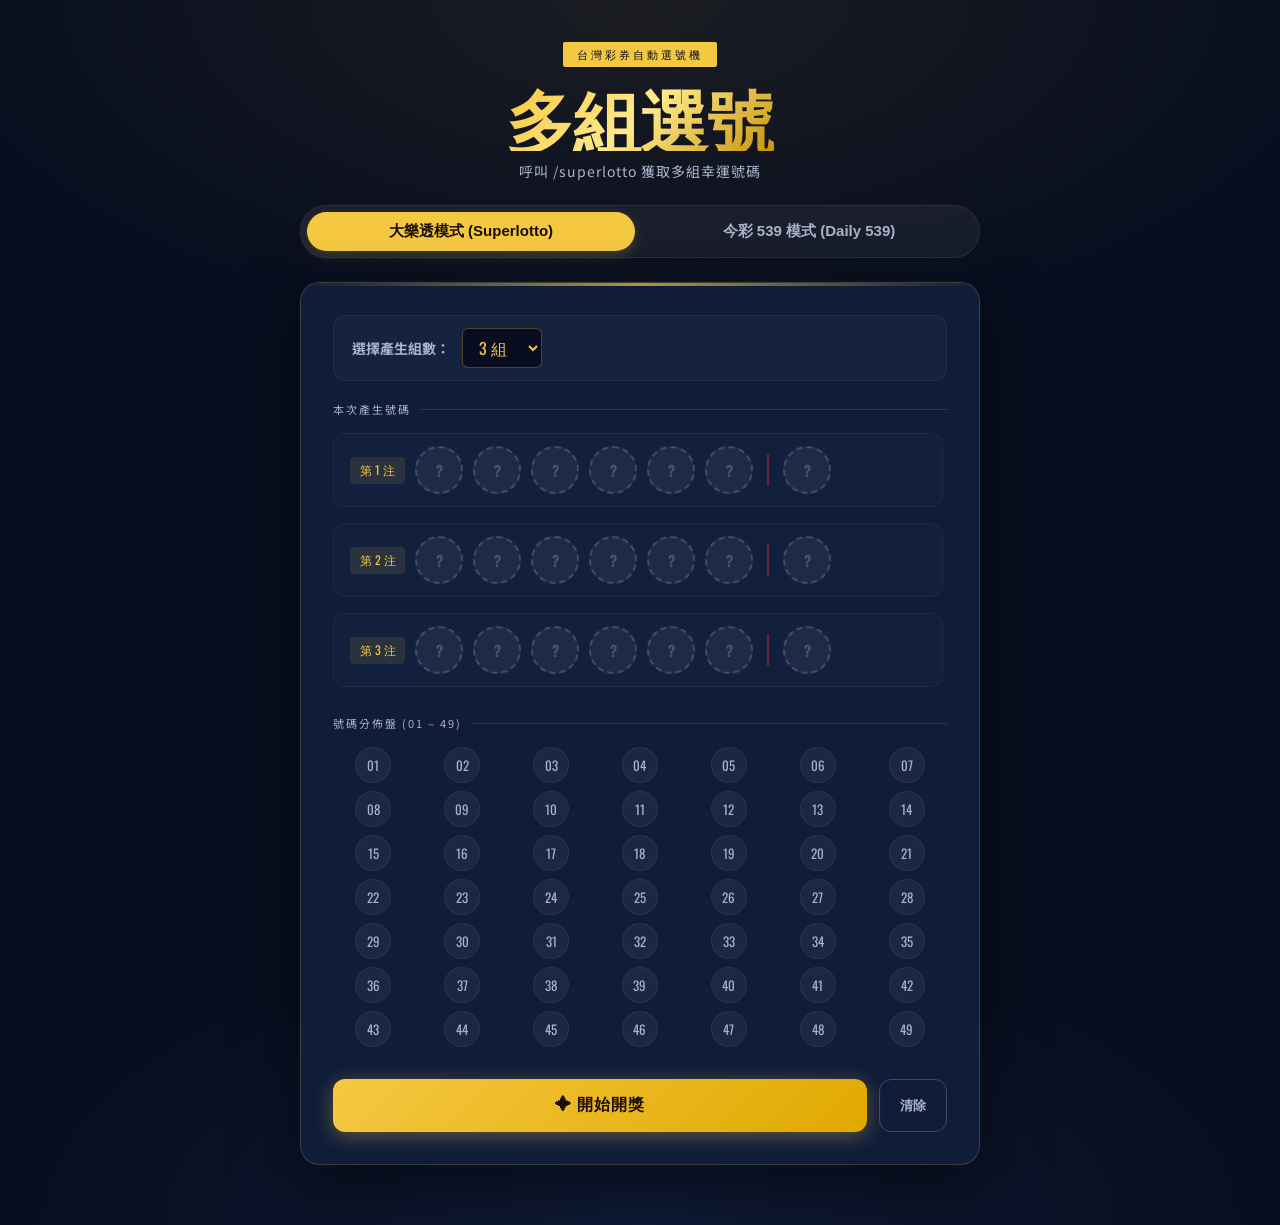
==== index.html @ 8cfe347d "Add files via upload" ====
<!DOCTYPE html>
<html lang="zh-TW">
<head>
<meta charset="UTF-8">
<meta name="viewport" content="width=device-width, initial-scale=1.0">
<title>AI Lotto — 幸運多組選號系統</title>
<style>
  @import url('https://fonts.googleapis.com/css2?family=Oswald:wght@700&family=Noto+Sans+TC:wght@400;700;900&display=swap');

  *, *::before, *::after { box-sizing: border-box; margin: 0; padding: 0; }

  :root {
    --bg:       #080e1f;
    --surface:  #0f1c3a;
    --gold:     #f5c842;
    --gold-dim: #b8901e;
    --red:      #d92b3a;
    --red-glow: rgba(217,43,58,0.45);
    --white:    #ffffff;
    --silver:   #a8b4cc;
    --ball-shadow: 0 6px 16px rgba(0,0,0,0.5);
  }

  body {
    background: var(--bg);
    color: var(--white);
    font-family: 'Noto Sans TC', sans-serif;
    min-height: 100vh;
    display: flex;
    flex-direction: column;
    align-items: center;
    padding: 40px 20px 60px;
    background-image:
      radial-gradient(ellipse 80% 40% at 50% 0%, rgba(245,200,66,0.08) 0%, transparent 70%),
      radial-gradient(ellipse 60% 30% at 50% 100%, rgba(15,28,58,0.9) 0%, transparent 80%);
  }

  /* ── Header ── */
  header {
    text-align: center;
    margin-bottom: 24px;
  }
  .badge {
    display: inline-block;
    background: var(--gold);
    color: var(--bg);
    font-family: 'Oswald', sans-serif;
    font-size: 11px;
    letter-spacing: 3px;
    padding: 4px 14px;
    border-radius: 2px;
    margin-bottom: 16px;
    text-transform: uppercase;
  }
  h1 {
    font-family: 'Oswald', sans-serif;
    font-size: clamp(42px, 8vw, 68px);
    letter-spacing: -1px;
    line-height: 1;
    background: linear-gradient(135deg, #f5c842 0%, #ffe98a 50%, #c8930a 100%);
    -webkit-background-clip: text;
    -webkit-text-fill-color: transparent;
    background-clip: text;
    text-shadow: none;
    margin-bottom: 10px;
  }
  .subtitle {
    color: var(--silver);
    font-size: 14px;
    letter-spacing: 1px;
  }

  /* ── Mode Tabs ── */
  .tabs {
    display: flex;
    gap: 10px;
    margin-bottom: 24px;
    background: rgba(255, 255, 255, 0.05);
    padding: 6px;
    border-radius: 30px;
    border: 1px solid rgba(255,255,255,0.08);
    width: 100%;
    max-width: 680px;
  }
  .tab-btn {
    flex: 1;
    padding: 10px 16px;
    border: none;
    background: transparent;
    color: var(--silver);
    font-weight: 700;
    font-size: 15px;
    cursor: pointer;
    border-radius: 20px;
    transition: all 0.2s;
    white-space: nowrap;
  }
  .tab-btn.active {
    background: var(--gold);
    color: #1a0e00;
    box-shadow: 0 4px 12px rgba(245,200,66,0.2);
  }

  /* ── Ticket card ── */
  .ticket {
    background: var(--surface);
    border: 1px solid rgba(245,200,66,0.18);
    border-radius: 20px;
    padding: 32px;
    width: 100%;
    max-width: 680px;
    box-shadow: 0 24px 64px rgba(0,0,0,0.5), 0 0 0 1px rgba(255,255,255,0.04);
    position: relative;
    overflow: hidden;
  }
  .ticket::before {
    content: '';
    position: absolute;
    top: 0; left: 0; right: 0;
    height: 3px;
    background: linear-gradient(90deg, transparent, var(--gold), transparent);
    opacity: 0.7;
  }

  /* ── 控制面板 (組數選擇) ── */
  .control-panel {
    display: flex;
    align-items: center;
    gap: 12px;
    background: rgba(255, 255, 255, 0.03);
    padding: 12px 18px;
    border-radius: 12px;
    margin-bottom: 20px;
    border: 1px solid rgba(255, 255, 255, 0.05);
  }
  .control-panel label {
    font-size: 14px;
    color: var(--silver);
    font-weight: 700;
  }
  .control-panel select {
    background: #080e1f;
    color: var(--gold);
    border: 1px solid rgba(245,200,66,0.3);
    padding: 6px 12px;
    border-radius: 6px;
    font-family: 'Oswald', sans-serif;
    font-size: 16px;
    cursor: pointer;
    outline: none;
  }
  .control-panel select:focus {
    border-color: var(--gold);
  }

  .section-label {
    font-size: 11px;
    letter-spacing: 2px;
    color: var(--silver);
    margin-bottom: 16px;
    display: flex;
    align-items: center;
    gap: 10px;
  }
  .section-label::after {
    content: '';
    flex: 1;
    height: 1px;
    background: rgba(168,180,204,0.2);
  }

  /* ── Container for Dynamic Groups ── */
  .groups-container {
    display: flex;
    flex-direction: column;
    gap: 16px;
    margin-bottom: 28px;
    max-height: 400px;
    overflow-y: auto;
    padding-right: 4px;
  }
  .groups-container::-webkit-scrollbar { width: 6px; }
  .groups-container::-webkit-scrollbar-thumb { background: rgba(245,200,66,0.2); border-radius: 3px; }

  .group-row {
    display: flex;
    align-items: center;
    gap: 10px;
    flex-wrap: wrap;
    background: rgba(255, 255, 255, 0.02);
    padding: 12px 16px;
    border-radius: 12px;
    border: 1px solid rgba(255, 255, 255, 0.04);
  }

  .group-tag {
    font-family: 'Oswald', sans-serif;
    font-size: 12px;
    color: var(--gold);
    background: rgba(245,200,66,0.1);
    padding: 4px 8px;
    border-radius: 4px;
    min-width: 55px;
    text-align: center;
  }

  .ball {
    width: 48px;
    height: 48px;
    border-radius: 50%;
    display: flex;
    align-items: center;
    justify-content: center;
    font-family: 'Oswald', sans-serif;
    font-size: 18px;
    font-weight: 700;
    flex-shrink: 0;
    transition: transform 0.2s;
    position: relative;
  }

  .ball.gold {
    background: radial-gradient(circle at 35% 30%, #ffe98a, #f5c842 50%, #a0720a);
    color: #3a2000;
    box-shadow: var(--ball-shadow);
  }
  .ball.red {
    background: radial-gradient(circle at 35% 30%, #ff7a85, #d92b3a 50%, #7a0e18);
    color: #fff;
    box-shadow: var(--ball-shadow), 0 0 12px var(--red-glow);
  }
  .ball.empty {
    background: rgba(255,255,255,0.05);
    border: 2px dashed rgba(168,180,204,0.25);
    color: rgba(168,180,204,0.3);
    font-size: 15px;
  }
  .ball.popping {
    animation: pop 0.3s cubic-bezier(0.175, 0.885, 0.32, 1.275);
  }
  @keyframes pop {
    0%   { transform: scale(0); opacity: 0; }
    100% { transform: scale(1); opacity: 1; }
  }

  .divider {
    width: 2px;
    height: 32px;
    background: rgba(217,43,58,0.4);
    margin: 0 4px;
  }

  /* ── Number grid ── */
  .grid {
    display: grid;
    grid-template-columns: repeat(7, 1fr);
    gap: 8px;
    margin-bottom: 32px;
  }
  .grid-num {
    width: 36px;
    height: 36px;
    border-radius: 50%;
    display: flex;
    align-items: center;
    justify-content: center;
    font-family: 'Oswald', sans-serif;
    font-size: 13px;
    background: rgba(255,255,255,0.05);
    color: var(--silver);
    border: 1px solid rgba(255,255,255,0.06);
    margin: 0 auto;
  }
  .grid-num.picked-gold {
    background: radial-gradient(circle at 35% 30%, #ffe98a, #f5c842 50%, #a0720a);
    color: #3a2000;
    box-shadow: 0 0 10px rgba(245,200,66,0.4);
  }
  .grid-num.picked-red {
    background: radial-gradient(circle at 35% 30%, #ff7a85, #d92b3a 50%, #7a0e18);
    color: #fff;
    box-shadow: 0 0 10px var(--red-glow);
  }

  /* ── Buttons ── */
  .actions { display: flex; gap: 12px; }
  .btn-primary {
    flex: 1;
    padding: 16px 24px;
    background: linear-gradient(135deg, #f5c842, #e0a800);
    color: #1a0e00;
    font-weight: 900;
    font-size: 16px;
    border: none;
    border-radius: 12px;
    cursor: pointer;
    letter-spacing: 1px;
    box-shadow: 0 4px 20px rgba(245,200,66,0.35);
  }
  .btn-primary:hover { transform: translateY(-2px); box-shadow: 0 8px 28px rgba(245,200,66,0.5); }
  .btn-primary:disabled { opacity: 0.5; cursor: not-allowed; transform: none; }
  .btn-secondary {
    padding: 16px 20px;
    background: transparent;
    color: var(--silver);
    font-weight: 700;
    border: 1px solid rgba(168,180,204,0.3);
    border-radius: 12px;
    cursor: pointer;
  }
</style>
</head>
<body>

<header>
  <div class="badge">台灣彩券自動選號機</div>
  <h1 id="mainTitle">多組選號</h1>
  <p class="subtitle" id="subTitle">呼叫 /superlotto 獲取多組幸運號碼</p>
</header>

<div class="tabs">
  <button class="tab-btn active" id="tab-superlotto" onclick="switchMode('superlotto')">大樂透模式 (Superlotto)</button>
  <button class="tab-btn" id="tab-539" onclick="switchMode('539')">今彩 539 模式 (Daily 539)</button>
</div>

<div class="ticket">
  <div class="control-panel" id="controlPanel">
    <label for="countSelect">選擇產生組數：</label>
    <select id="countSelect" onchange="reset()">
      <option value="1">1 組</option>
      <option value="2">2 組</option>
      <option value="3" selected>3 組</option>
      <option value="5">5 組</option>
      <option value="10">10 組</option>
    </select>
  </div>

  <div class="section-label" id="panelLabel">本次產生號碼</div>
  
  <div class="groups-container" id="groupsContainer"></div>

  <div class="section-label" id="gridLabel">號碼分佈盤 (所有開出號碼總覽)</div>
  <div class="grid" id="numGrid"></div>

  <div class="actions">
    <button class="btn-primary" id="drawBtn" onclick="draw()">✦ 開始開獎</button>
    <button class="btn-secondary" onclick="reset()">清除</button>
  </div>
</div>

<script>
  // 兩種模式各自的球數規格設定
  const modeConfigs = {
    superlotto: {
      title: '威力彩多組選號',
      subtitle: '呼叫 /superlotto 獲取多組幸運號碼',
      gridTotal: 49,     // 面板總球數
      mainPick: 6,       // 主號開幾個
      hasSpecial: true,  // 有無特別號
      apiTemplate: (count) => `https://ai-lotto-4lk9.onrender.com`
    },
    '539': {
      title: '今彩 539 多組選號',
      subtitle: '呼叫 /539/super 獲取多組 539 幸運號碼',
      gridTotal: 39,     // 539 只到 39 號
      mainPick: 5,       // 主號開 5 個
      hasSpecial: false, // 539 無特別號
      apiTemplate: (count) => `https://ai-lotto-4lk9.onrender.com`
    }
  };

  let currentMode = 'superlotto';

  // 初始化號碼盤面
  function buildGrid() {
    const grid = document.getElementById('numGrid');
    grid.innerHTML = '';
    const config = modeConfigs[currentMode];
    
    document.getElementById('gridLabel').textContent = `號碼分佈盤 (01 – ${config.gridTotal})`;

    for (let i = 1; i <= config.gridTotal; i++) {
      const el = document.createElement('div');
      el.className = 'grid-num';
      el.id = 'g' + i;
      el.textContent = String(i).padStart(2, '0');
      grid.appendChild(el);
    }
  }

  // 切換模式
  function switchMode(mode) {
    if (currentMode === mode) return;
    currentMode = mode;
    
    document.getElementById('tab-superlotto').className = mode === 'superlotto' ? 'tab-btn active' : 'tab-btn';
    document.getElementById('tab-539').className = mode === '539' ? 'tab-btn active' : 'tab-btn';
    
    const config = modeConfigs[mode];
    document.getElementById('mainTitle').textContent = config.title;
    document.getElementById('subTitle').textContent = config.subtitle;
    
    reset();
  }

  // 根據選擇的組數，動態長出「問號」空球框架
  function initEmptyRows() {
    const container = document.getElementById('groupsContainer');
    container.innerHTML = '';
    
    const count = parseInt(document.getElementById('countSelect').value);
    const config = modeConfigs[currentMode];

    for(let g = 0; g < count; g++) {
      const row = document.createElement('div');
      row.className = 'group-row';
      row.innerHTML = `<div class="group-tag">第 ${g+1} 注</div>`;
      
      // 產生主號空框架
      for(let i = 0; i < config.mainPick; i++) {
        row.innerHTML += `<div class="ball empty">?</div>`;
      }
      
      // 如果有特別號，加上分隔線與特別號框
      if (config.hasSpecial) {
        row.innerHTML += `<div class="divider"></div><div class="ball empty">?</div>`;
      }
      
      container.appendChild(row);
    }
  }

  // 前端備用 Mock 機制 (避免後端沒開時網頁掛掉)
  function getMockData(mode, count) {
    const config = modeConfigs[mode];
    const genGroup = () => {
      let pool = Array.from({length: config.gridTotal}, (_, i) => i + 1).sort(() => Math.random() - 0.5);
      let main = pool.slice(0, config.mainPick).sort((a,b) => a - b);
      let special = config.hasSpecial ? Math.floor(Math.random() * config.gridTotal) + 1 : null;
      return { numbers: main, special: special };
    };
    let groups = [];
    for(let i = 0; i < count; i++) groups.push(genGroup());
    return { data: { groups: groups } };
  }

  // 開始開獎
  async function draw() {
    const btn = document.getElementById('drawBtn');
    btn.disabled = true;
    clearGrid();

    const container = document.getElementById('groupsContainer');
    const userCount = parseInt(document.getElementById('countSelect').value);
    const config = modeConfigs[currentMode];

    // 動態組成請求網址
    const apiUrl = config.apiTemplate(userCount);
    let groupsData = [];

    try {
      const response = await fetch(apiUrl);
      if (!response.ok) throw new Error('API 回應錯誤');
      const resJson = await response.json();
      groupsData = resJson.data.groups; 
    } catch (error) {
      console.warn('⚠️ 呼叫 API 失敗，啟用前端 Mock 模擬。', error);
      const mock = getMockData(currentMode, userCount);
      groupsData = mock.data.groups;
    }

    // 重新校正行數
    initEmptyRows();

    // 逐行、逐球跑酷炫的滾動特效
    for (let gIdx = 0; gIdx < groupsData.length; gIdx++) {
      const rowElement = container.children[gIdx];
      const ballElements = rowElement.querySelectorAll('.ball'); 
      
      const mainNums = groupsData[gIdx].numbers;
      // 539 沒有特別號，這邊會自動為空
      const specNum = groupsData[gIdx].special; 
      const allNums = specNum !== undefined && specNum !== null ? [...mainNums, specNum] : mainNums;

      for (let bIdx = 0; bIdx < allNums.length; bIdx++) {
        await new Promise(r => setTimeout(r, 60)); // 球與球之間的極短開球間隔
        const ballEl = ballElements[bIdx];
        const finalNum = allNums[bIdx];
        const isSpecial = config.hasSpecial && (bIdx === config.mainPick);

        let spins = 0;
        await new Promise(resolve => {
          const interval = setInterval(() => {
            // 滾動時只會跑該模式合法的號碼最大值 (49或39)
            ballEl.textContent = String(Math.floor(Math.random() * config.gridTotal) + 1).padStart(2, '0');
            spins++;
            if (spins >= 5) {
              clearInterval(interval);
              ballEl.textContent = String(finalNum).padStart(2, '0');
              ballEl.className = `ball ${isSpecial ? 'red' : 'gold'} popping`;
              
              // 點亮下方號碼盤上對應的號碼球
              const gPanel = document.getElementById('g' + finalNum);
              if (gPanel) gPanel.className = `grid-num ${isSpecial ? 'picked-red' : 'picked-gold'}`;
              
              resolve();
            }
          }, 40);
        });
      }
    }

    btn.disabled = false;
  }

  function clearGrid() {
    const config = modeConfigs[currentMode];
    for (let i = 1; i <= config.gridTotal; i++) {
      const g = document.getElementById('g' + i);
      if (g) g.className = 'grid-num';
    }
  }

  function reset() {
    buildGrid();
    initEmptyRows();
  }

  window.onload = function() {
    reset();
  };
</script>

</body>
</html>
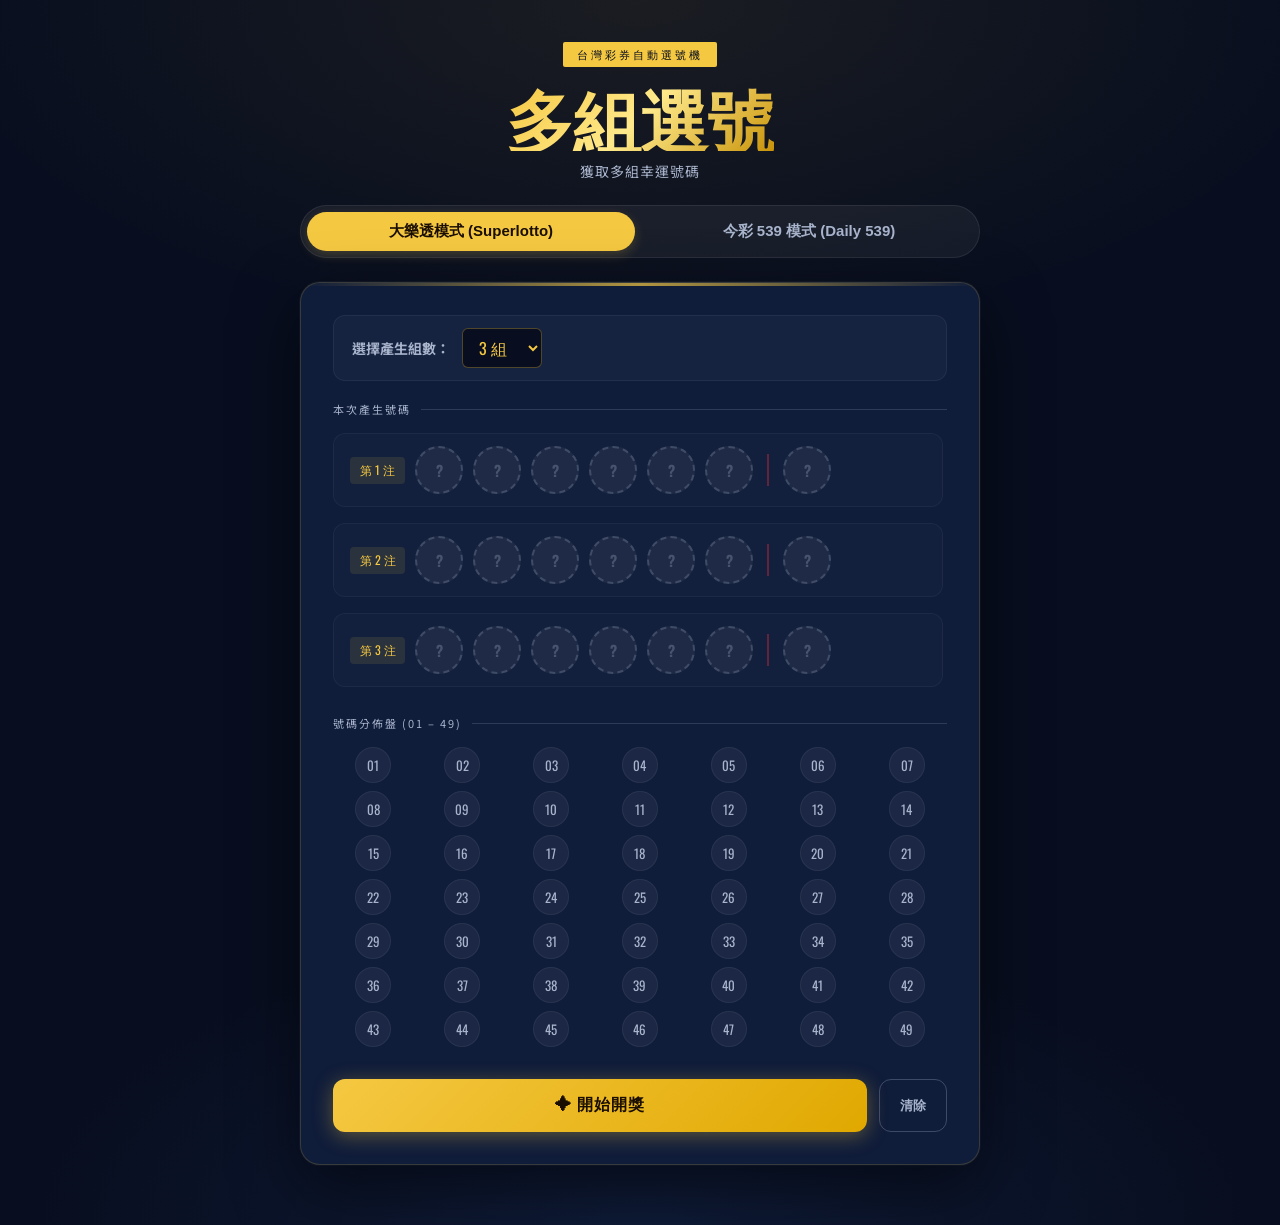
==== commit d1bdccc9: "Add files via upload" ====
--- a/index.html
+++ b/index.html
@@ -315,7 +315,7 @@
 <header>
   <div class="badge">台灣彩券自動選號機</div>
   <h1 id="mainTitle">多組選號</h1>
-  <p class="subtitle" id="subTitle">呼叫 /superlotto 獲取多組幸運號碼</p>
+  <p class="subtitle" id="subTitle">獲取多組幸運號碼</p>
 </header>
 
 <div class="tabs">
@@ -330,6 +330,7 @@
       <option value="1">1 組</option>
       <option value="2">2 組</option>
       <option value="3" selected>3 組</option>
+	  <option value="4">4 組</option>
       <option value="5">5 組</option>
       <option value="10">10 組</option>
     </select>
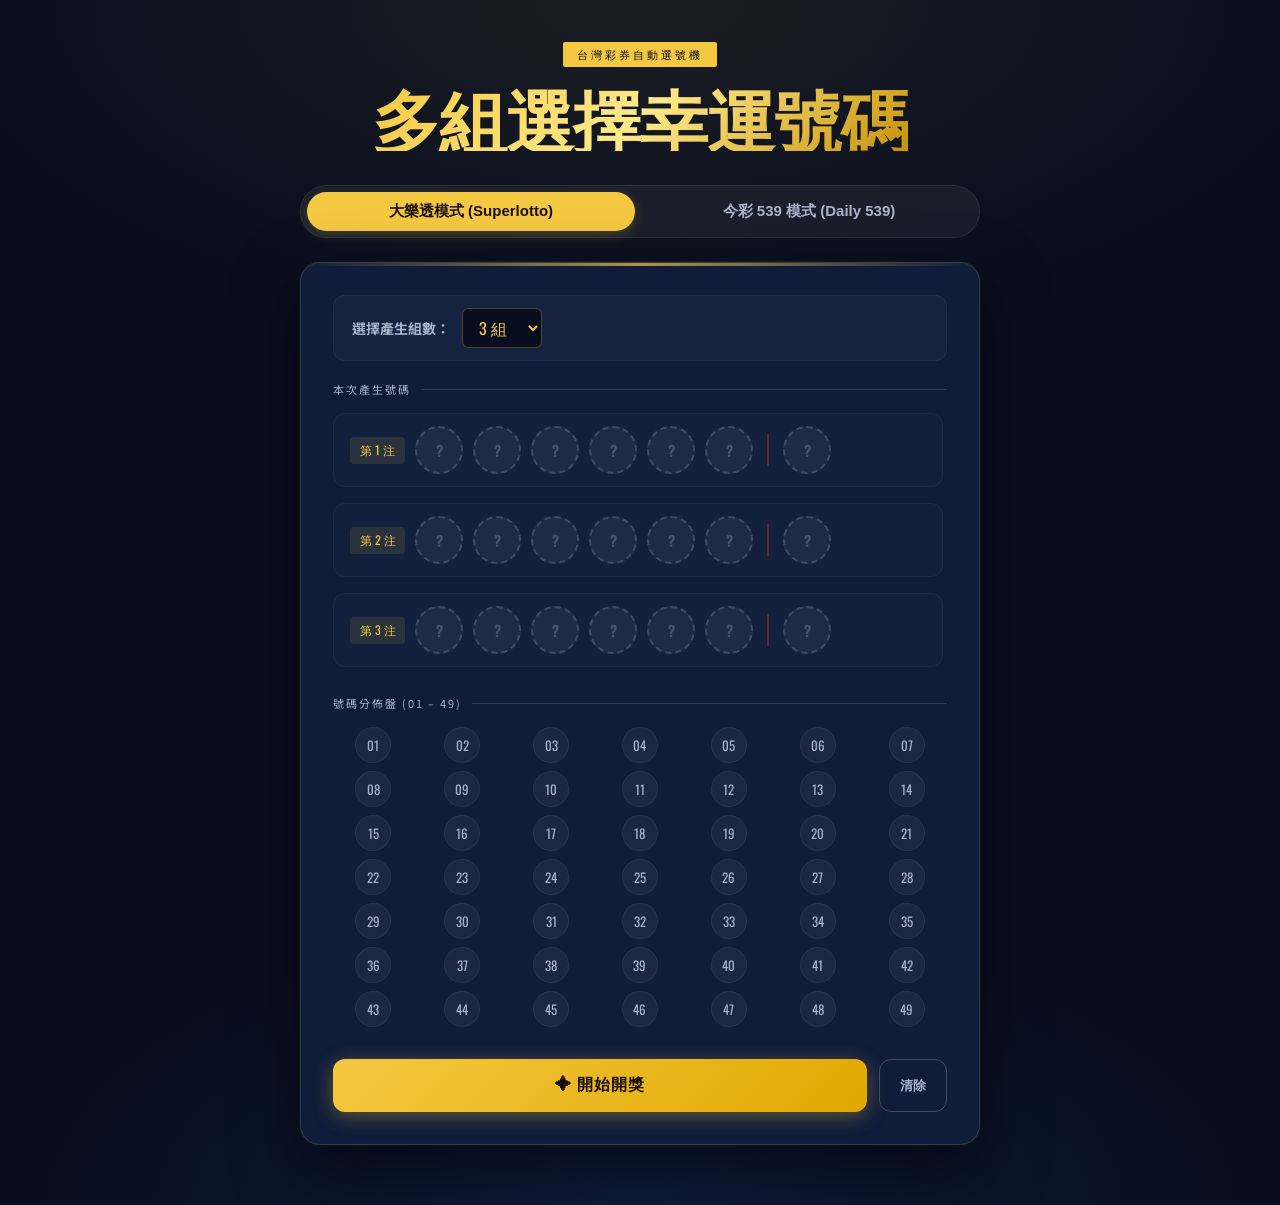
==== commit ad70a693: "Add files via upload" ====
--- a/index.html
+++ b/index.html
@@ -314,8 +314,8 @@
 
 <header>
   <div class="badge">台灣彩券自動選號機</div>
-  <h1 id="mainTitle">多組選號</h1>
-  <p class="subtitle" id="subTitle">獲取多組幸運號碼</p>
+  <h1 id="mainTitle">多組選擇幸運號碼</h1>
+  <p class="subtitle" id="subTitle"></p>
 </header>
 
 <div class="tabs">
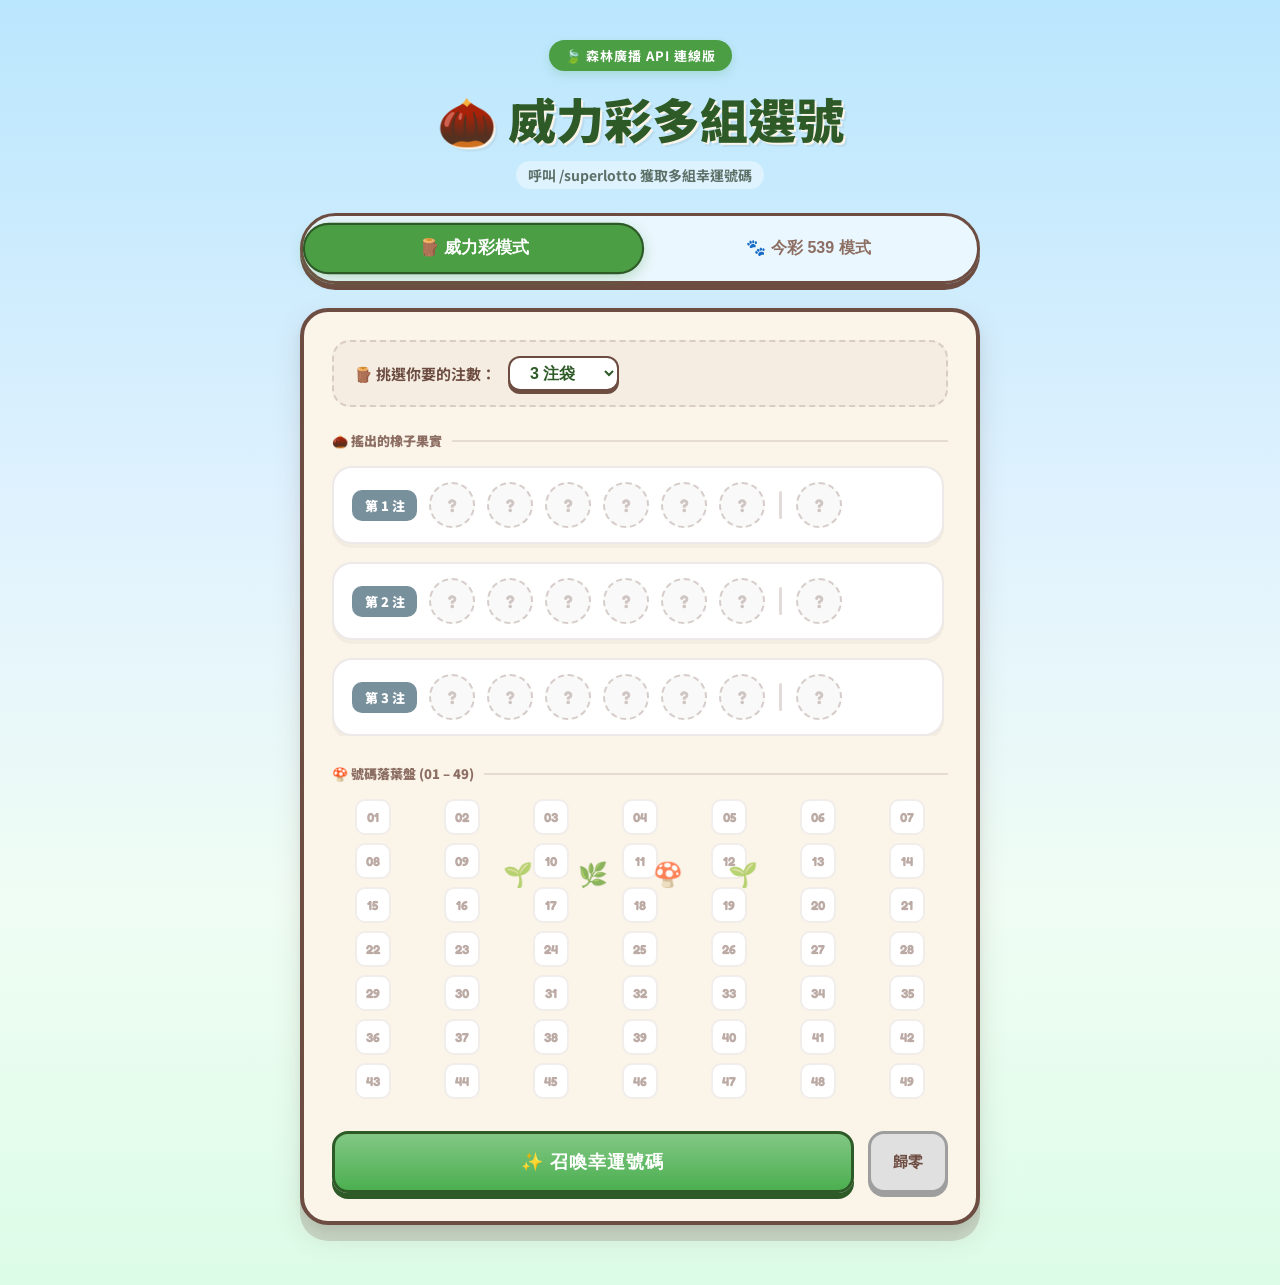
==== commit b8c29656: "Add files via upload" ====
--- a/index.html
+++ b/index.html
@@ -3,254 +3,273 @@
 <head>
 <meta charset="UTF-8">
 <meta name="viewport" content="width=device-width, initial-scale=1.0">
-<title>AI Lotto — 幸運多組選號系統</title>
+<title>橡子森林 — 幸運搖號機</title>
 <style>
-  @import url('https://fonts.googleapis.com/css2?family=Oswald:wght@700&family=Noto+Sans+TC:wght@400;700;900&display=swap');
+  @import url('https://fonts.googleapis.com/css2?family=Fredoka+One&family=Noto+Sans+TC:wght@500;700;900&display=swap');
 
   *, *::before, *::after { box-sizing: border-box; margin: 0; padding: 0; }
 
   :root {
-    --bg:       #080e1f;
-    --surface:  #0f1c3a;
-    --gold:     #f5c842;
-    --gold-dim: #b8901e;
-    --red:      #d92b3a;
-    --red-glow: rgba(217,43,58,0.45);
-    --white:    #ffffff;
-    --silver:   #a8b4cc;
-    --ball-shadow: 0 6px 16px rgba(0,0,0,0.5);
+    /* 吉卜力森林系遊戲配色 */
+    --bg-sky:      #e0f2fe; /* 晴空藍 */
+    --forest-dark: #2d5a27; /* 茂密森林綠 */
+    --forest-leaf: #4c9e45; /* 嫩葉綠 */
+    --wood-light:  #fbf4e9; /* 溫馨牛皮紙白 */
+    --wood-dark:   #6d4c41; /* 橡木棕 */
+    --acorn-gold:  #ffb300; /* 橡子金黃 */
+    --totoro-grey: #78909c; /* 龍貓毛色灰 */
+    --berry-red:   #e53935; /* 森林覆盆莓紅 */
+    
+    --card-shadow: 0 12px 28px rgba(109, 76, 65, 0.15), 0 4px 8px rgba(0,0,0,0.05);
+    --ball-shadow: 0 6px 12px rgba(109, 76, 65, 0.3);
   }
 
   body {
-    background: var(--bg);
-    color: var(--white);
+    background: var(--bg-sky);
+    color: var(--wood-dark);
     font-family: 'Noto Sans TC', sans-serif;
     min-height: 100vh;
     display: flex;
     flex-direction: column;
     align-items: center;
     padding: 40px 20px 60px;
-    background-image:
-      radial-gradient(ellipse 80% 40% at 50% 0%, rgba(245,200,66,0.08) 0%, transparent 70%),
-      radial-gradient(ellipse 60% 30% at 50% 100%, rgba(15,28,58,0.9) 0%, transparent 80%);
+    /* 仿草地與晴空漸層，並帶有童話感 */
+    background-image: 
+      linear-gradient(to bottom, #bae6fd 0%, #e0f2fe 40%, #f0fdf4 70%, #dcfce7 100%);
+    position: relative;
+    overflow-x: hidden;
+  }
+
+  /* 仿手繪小草裝飾 */
+  body::after {
+    content: "🌱 🌿 🍄 🌱";
+    position: fixed;
+    bottom: 10px;
+    font-size: 24px;
+    opacity: 0.7;
+    letter-spacing: 20px;
+    pointer-events: none;
   }
 
   /* ── Header ── */
   header {
     text-align: center;
     margin-bottom: 24px;
+    position: relative;
+    z-index: 2;
   }
   .badge {
     display: inline-block;
-    background: var(--gold);
-    color: var(--bg);
-    font-family: 'Oswald', sans-serif;
-    font-size: 11px;
-    letter-spacing: 3px;
-    padding: 4px 14px;
-    border-radius: 2px;
-    margin-bottom: 16px;
-    text-transform: uppercase;
+    background: var(--forest-leaf);
+    color: white;
+    font-size: 13px;
+    font-weight: 700;
+    letter-spacing: 1px;
+    padding: 6px 16px;
+    border-radius: 50px;
+    margin-bottom: 12px;
+    box-shadow: 0 4px 10px rgba(76, 158, 69, 0.2);
   }
   h1 {
-    font-family: 'Oswald', sans-serif;
-    font-size: clamp(42px, 8vw, 68px);
-    letter-spacing: -1px;
-    line-height: 1;
-    background: linear-gradient(135deg, #f5c842 0%, #ffe98a 50%, #c8930a 100%);
-    -webkit-background-clip: text;
-    -webkit-text-fill-color: transparent;
-    background-clip: text;
-    text-shadow: none;
-    margin-bottom: 10px;
+    font-size: clamp(32px, 6vw, 48px);
+    font-weight: 900;
+    color: var(--forest-dark);
+    text-shadow: 2px 2px 0px var(--wood-light), 4px 4px 0px rgba(0,0,0,0.05);
+    margin-bottom: 8px;
+    display: flex;
+    align-items: center;
+    justify-content: center;
+    gap: 10px;
   }
   .subtitle {
-    color: var(--silver);
+    color: #5d7068;
     font-size: 14px;
-    letter-spacing: 1px;
-  }
-
-  /* ── Mode Tabs ── */
+    font-weight: 700;
+    background: rgba(255,255,255,0.4);
+    padding: 4px 12px;
+    border-radius: 20px;
+    display: inline-block;
+  }
+
+  /* ── Mode Tabs (遊戲選單切換風) ── */
   .tabs {
     display: flex;
-    gap: 10px;
+    gap: 12px;
     margin-bottom: 24px;
-    background: rgba(255, 255, 255, 0.05);
-    padding: 6px;
-    border-radius: 30px;
-    border: 1px solid rgba(255,255,255,0.08);
+    background: rgba(109, 76, 6 brown, 0.05);
+    background-color: rgba(255, 255, 255, 0.6);
+    padding: 8px;
+    border-radius: 40px;
+    border: 3px solid var(--wood-dark);
     width: 100%;
     max-width: 680px;
+    box-shadow: 0 6px 0px var(--wood-dark);
   }
   .tab-btn {
     flex: 1;
-    padding: 10px 16px;
+    padding: 12px 16px;
     border: none;
     background: transparent;
-    color: var(--silver);
-    font-weight: 700;
-    font-size: 15px;
+    color: #8d6e63;
+    font-weight: 900;
+    font-size: 16px;
     cursor: pointer;
-    border-radius: 20px;
-    transition: all 0.2s;
+    border-radius: 30px;
+    transition: all 0.2s cubic-bezier(0.175, 0.885, 0.32, 1.275);
     white-space: nowrap;
   }
   .tab-btn.active {
-    background: var(--gold);
-    color: #1a0e00;
-    box-shadow: 0 4px 12px rgba(245,200,66,0.2);
-  }
-
-  /* ── Ticket card ── */
+    background: var(--forest-leaf);
+    color: white;
+    transform: scale(1.05);
+    border: 2px solid var(--forest-dark);
+    box-shadow: 0 4px 12px rgba(76,158,69,0.3);
+  }
+
+  /* ── Ticket card (橡木手繪佈告欄) ── */
   .ticket {
-    background: var(--surface);
-    border: 1px solid rgba(245,200,66,0.18);
-    border-radius: 20px;
-    padding: 32px;
+    background: var(--wood-light);
+    border: 4px solid var(--wood-dark);
+    border-radius: 28px;
+    padding: 28px;
     width: 100%;
     max-width: 680px;
-    box-shadow: 0 24px 64px rgba(0,0,0,0.5), 0 0 0 1px rgba(255,255,255,0.04);
+    box-shadow: 0 16px 0px rgba(109,76,65,0.2), var(--card-shadow);
     position: relative;
-    overflow: hidden;
-  }
-  .ticket::before {
-    content: '';
-    position: absolute;
-    top: 0; left: 0; right: 0;
-    height: 3px;
-    background: linear-gradient(90deg, transparent, var(--gold), transparent);
-    opacity: 0.7;
-  }
-
-  /* ── 控制面板 (組數選擇) ── */
+  }
+
+  /* ── 控制面板 (RPG遊戲選項風格) ── */
   .control-panel {
     display: flex;
     align-items: center;
     gap: 12px;
-    background: rgba(255, 255, 255, 0.03);
-    padding: 12px 18px;
+    background: rgba(109, 76, 65, 0.04);
+    padding: 14px 20px;
+    border-radius: 18px;
+    margin-bottom: 24px;
+    border: 2px dashed rgba(109, 76, 65, 0.2);
+  }
+  .control-panel label {
+    font-size: 15px;
+    color: var(--wood-dark);
+    font-weight: 700;
+  }
+  .control-panel select {
+    background: white;
+    color: var(--forest-dark);
+    border: 2px solid var(--wood-dark);
+    padding: 6px 16px;
     border-radius: 12px;
-    margin-bottom: 20px;
-    border: 1px solid rgba(255, 255, 255, 0.05);
-  }
-  .control-panel label {
-    font-size: 14px;
-    color: var(--silver);
-    font-weight: 700;
-  }
-  .control-panel select {
-    background: #080e1f;
-    color: var(--gold);
-    border: 1px solid rgba(245,200,66,0.3);
-    padding: 6px 12px;
-    border-radius: 6px;
-    font-family: 'Oswald', sans-serif;
     font-size: 16px;
+    font-weight: 700;
     cursor: pointer;
     outline: none;
-  }
-  .control-panel select:focus {
-    border-color: var(--gold);
+    box-shadow: 0 3px 0px var(--wood-dark);
   }
 
   .section-label {
-    font-size: 11px;
-    letter-spacing: 2px;
-    color: var(--silver);
+    font-size: 13px;
+    font-weight: 900;
+    color: #8d6e63;
     margin-bottom: 16px;
     display: flex;
     align-items: center;
     gap: 10px;
+    text-transform: uppercase;
   }
   .section-label::after {
     content: '';
     flex: 1;
-    height: 1px;
-    background: rgba(168,180,204,0.2);
-  }
-
-  /* ── Container for Dynamic Groups ── */
+    height: 2px;
+    background: rgba(109, 76, 65, 0.15);
+  }
+
+  /* ── 號碼球容器 ── */
   .groups-container {
     display: flex;
     flex-direction: column;
-    gap: 16px;
+    gap: 18px;
     margin-bottom: 28px;
     max-height: 400px;
     overflow-y: auto;
     padding-right: 4px;
   }
-  .groups-container::-webkit-scrollbar { width: 6px; }
-  .groups-container::-webkit-scrollbar-thumb { background: rgba(245,200,66,0.2); border-radius: 3px; }
 
   .group-row {
     display: flex;
     align-items: center;
-    gap: 10px;
+    gap: 12px;
     flex-wrap: wrap;
-    background: rgba(255, 255, 255, 0.02);
-    padding: 12px 16px;
-    border-radius: 12px;
-    border: 1px solid rgba(255, 255, 255, 0.04);
+    background: white;
+    padding: 14px 18px;
+    border-radius: 20px;
+    border: 2px solid rgba(109, 76, 65, 0.12);
+    box-shadow: 0 4px 0px rgba(109, 76, 65, 0.05);
   }
 
   .group-tag {
-    font-family: 'Oswald', sans-serif;
-    font-size: 12px;
-    color: var(--gold);
-    background: rgba(245,200,66,0.1);
-    padding: 4px 8px;
-    border-radius: 4px;
-    min-width: 55px;
+    font-size: 13px;
+    font-weight: 900;
+    color: white;
+    background: var(--totoro-grey);
+    padding: 6px 12px;
+    border-radius: 10px;
+    min-width: 65px;
     text-align: center;
   }
 
+  /* ── 療癒感圓潤號碼球 ── */
   .ball {
-    width: 48px;
-    height: 48px;
+    width: 46px;
+    height: 46px;
     border-radius: 50%;
     display: flex;
     align-items: center;
     justify-content: center;
-    font-family: 'Oswald', sans-serif;
+    font-family: 'Fredoka One', 'Noto Sans TC', sans-serif;
     font-size: 18px;
     font-weight: 700;
     flex-shrink: 0;
-    transition: transform 0.2s;
     position: relative;
-  }
-
+    border: 2px solid var(--wood-dark);
+  }
+
+  /* 金黃色球 - 溫暖色調像發光的果實 */
   .ball.gold {
-    background: radial-gradient(circle at 35% 30%, #ffe98a, #f5c842 50%, #a0720a);
-    color: #3a2000;
+    background: radial-gradient(circle at 35% 30%, #fffde7, #ffca28 60%, #ffa000);
+    color: var(--wood-dark);
     box-shadow: var(--ball-shadow);
   }
+  /* 紅色球 - 特別號改為成熟的紅漿果 */
   .ball.red {
-    background: radial-gradient(circle at 35% 30%, #ff7a85, #d92b3a 50%, #7a0e18);
-    color: #fff;
-    box-shadow: var(--ball-shadow), 0 0 12px var(--red-glow);
-  }
+    background: radial-gradient(circle at 35% 30%, #ffeff0, #ef5350 60%, #b71c1c);
+    color: white;
+    box-shadow: var(--ball-shadow);
+  }
+  /* 空白球 - 手繪虛線小松果造型感 */
   .ball.empty {
-    background: rgba(255,255,255,0.05);
-    border: 2px dashed rgba(168,180,204,0.25);
-    color: rgba(168,180,204,0.3);
-    font-size: 15px;
-  }
+    background: rgba(109, 76, 65, 0.03);
+    border: 2px dashed rgba(109, 76, 65, 0.25);
+    color: rgba(109, 76, 65, 0.3);
+  }
+  
   .ball.popping {
-    animation: pop 0.3s cubic-bezier(0.175, 0.885, 0.32, 1.275);
+    animation: pop 0.4s cubic-bezier(0.175, 0.885, 0.32, 1.275);
   }
   @keyframes pop {
-    0%   { transform: scale(0); opacity: 0; }
-    100% { transform: scale(1); opacity: 1; }
+    0%   { transform: scale(0) rotate(-20deg); opacity: 0; }
+    100% { transform: scale(1) rotate(0deg); opacity: 1; }
   }
 
   .divider {
-    width: 2px;
-    height: 32px;
-    background: rgba(217,43,58,0.4);
-    margin: 0 4px;
-  }
-
-  /* ── Number grid ── */
+    width: 3px;
+    height: 28px;
+    background: rgba(109, 76, 65, 0.2);
+    border-radius: 2px;
+    margin: 0 2px;
+  }
+
+  /* ── 號碼分佈格子（落葉泥土感盤面） ── */
   .grid {
     display: grid;
     grid-template-columns: repeat(7, 1fr);
@@ -260,125 +279,150 @@
   .grid-num {
     width: 36px;
     height: 36px;
-    border-radius: 50%;
+    border-radius: 10px; /* 溫和的圓角方形 */
     display: flex;
     align-items: center;
     justify-content: center;
-    font-family: 'Oswald', sans-serif;
+    font-family: 'Fredoka One', sans-serif;
     font-size: 13px;
-    background: rgba(255,255,255,0.05);
-    color: var(--silver);
-    border: 1px solid rgba(255,255,255,0.06);
+    font-weight: 700;
+    background: white;
+    color: #bcaaa4;
+    border: 2px solid rgba(109, 76, 65, 0.1);
     margin: 0 auto;
+    transition: all 0.2s;
   }
   .grid-num.picked-gold {
-    background: radial-gradient(circle at 35% 30%, #ffe98a, #f5c842 50%, #a0720a);
-    color: #3a2000;
-    box-shadow: 0 0 10px rgba(245,200,66,0.4);
+    background: var(--acorn-gold);
+    color: var(--wood-dark);
+    border-color: var(--wood-dark);
+    transform: scale(1.1);
+    box-shadow: 0 4px 8px rgba(255,179,0,0.3);
   }
   .grid-num.picked-red {
-    background: radial-gradient(circle at 35% 30%, #ff7a85, #d92b3a 50%, #7a0e18);
-    color: #fff;
-    box-shadow: 0 0 10px var(--red-glow);
-  }
-
-  /* ── Buttons ── */
-  .actions { display: flex; gap: 12px; }
+    background: var(--berry-red);
+    color: white;
+    border-color: var(--wood-dark);
+    transform: scale(1.1);
+    box-shadow: 0 4px 8px rgba(229,57,53,0.3);
+  }
+
+  /* ── 遊戲動作按鈕 (木牌壓印風) ── */
+  .actions { display: flex; gap: 14px; }
   .btn-primary {
     flex: 1;
     padding: 16px 24px;
-    background: linear-gradient(135deg, #f5c842, #e0a800);
-    color: #1a0e00;
+    background: linear-gradient(to bottom, #81c784, #4caf50);
+    color: white;
     font-weight: 900;
-    font-size: 16px;
-    border: none;
-    border-radius: 12px;
+    font-size: 18px;
+    border: 3px solid var(--forest-dark);
+    border-radius: 16px;
     cursor: pointer;
     letter-spacing: 1px;
-    box-shadow: 0 4px 20px rgba(245,200,66,0.35);
-  }
-  .btn-primary:hover { transform: translateY(-2px); box-shadow: 0 8px 28px rgba(245,200,66,0.5); }
-  .btn-primary:disabled { opacity: 0.5; cursor: not-allowed; transform: none; }
+    box-shadow: 0 6px 0px var(--forest-dark);
+    transition: all 0.1s;
+  }
+  .btn-primary:hover {
+    transform: translateY(2px);
+    box-shadow: 0 4px 0px var(--forest-dark);
+  }
+  .btn-primary:active {
+    transform: translateY(6px);
+    box-shadow: 0 0px 0px var(--forest-dark);
+  }
+  .btn-primary:disabled {
+    background: #cfd8dc;
+    border-color: #90a4ae;
+    color: #78909c;
+    box-shadow: 0 4px 0px #90a4ae;
+    cursor: not-allowed;
+    transform: none !important;
+  }
   .btn-secondary {
-    padding: 16px 20px;
-    background: transparent;
-    color: var(--silver);
-    font-weight: 700;
-    border: 1px solid rgba(168,180,204,0.3);
-    border-radius: 12px;
+    padding: 16px 22px;
+    background: #e0e0e0;
+    color: var(--wood-dark);
+    font-weight: 700;
+    font-size: 15px;
+    border: 3px solid #9e9e9e;
+    border-radius: 16px;
+    box-shadow: 0 4px 0px #9e9e9e;
     cursor: pointer;
+  }
+  .btn-secondary:active {
+    transform: translateY(4px);
+    box-shadow: 0 0px 0px #9e9e9e;
   }
 </style>
 </head>
 <body>
 
 <header>
-  <div class="badge">台灣彩券自動選號機</div>
-  <h1 id="mainTitle">多組選擇幸運號碼</h1>
-  <p class="subtitle" id="subTitle"></p>
+  <div class="badge">🍃 森林廣播 API 連線版</div>
+  <h1 id="mainTitle">🌰 威力彩多組選號</h1>
+  <p class="subtitle" id="subTitle">呼叫 /superlotto 獲取多組幸運號碼</p>
 </header>
 
 <div class="tabs">
-  <button class="tab-btn active" id="tab-superlotto" onclick="switchMode('superlotto')">大樂透模式 (Superlotto)</button>
-  <button class="tab-btn" id="tab-539" onclick="switchMode('539')">今彩 539 模式 (Daily 539)</button>
+  <button class="tab-btn active" id="tab-superlotto" onclick="switchMode('superlotto')">🪵 威力彩模式</button>
+  <button class="tab-btn" id="tab-539" onclick="switchMode('539')">🐾 今彩 539 模式</button>
 </div>
 
 <div class="ticket">
   <div class="control-panel" id="controlPanel">
-    <label for="countSelect">選擇產生組數：</label>
+    <label for="countSelect">🪵 挑選你要的注數：</label>
     <select id="countSelect" onchange="reset()">
-      <option value="1">1 組</option>
-      <option value="2">2 組</option>
-      <option value="3" selected>3 組</option>
-	  <option value="4">4 組</option>
-      <option value="5">5 組</option>
-      <option value="10">10 組</option>
+      <option value="1">1 注袋</option>
+      <option value="2">2 注袋</option>
+      <option value="3" selected>3 注袋</option>
+      <option value="5">5 注袋</option>
+      <option value="10">10 注袋</option>
     </select>
   </div>
 
-  <div class="section-label" id="panelLabel">本次產生號碼</div>
+  <div class="section-label" id="panelLabel">🌰 搖出的橡子果實</div>
   
   <div class="groups-container" id="groupsContainer"></div>
 
-  <div class="section-label" id="gridLabel">號碼分佈盤 (所有開出號碼總覽)</div>
+  <div class="section-label" id="gridLabel">🍄 號碼落葉盤</div>
   <div class="grid" id="numGrid"></div>
 
   <div class="actions">
-    <button class="btn-primary" id="drawBtn" onclick="draw()">✦ 開始開獎</button>
-    <button class="btn-secondary" onclick="reset()">清除</button>
+    <button class="btn-primary" id="drawBtn" onclick="draw()">✨ 召喚幸運號碼</button>
+    <button class="btn-secondary" onclick="reset()">歸零</button>
   </div>
 </div>
 
 <script>
-  // 兩種模式各自的球數規格設定
+  // 保持你原本完美的 API 核心連動邏輯不變
   const modeConfigs = {
     superlotto: {
-      title: '威力彩多組選號',
+      title: '🌰 威力彩幸運選號',
       subtitle: '呼叫 /superlotto 獲取多組幸運號碼',
-      gridTotal: 49,     // 面板總球數
-      mainPick: 6,       // 主號開幾個
-      hasSpecial: true,  // 有無特別號
-      apiTemplate: (count) => `https://ai-lotto-4lk9.onrender.com`
+      gridTotal: 49,
+      mainPick: 6,
+      hasSpecial: true,
+      apiTemplate: (count) => `https://ai-lotto-api.onrender.com/api/v1/lottery/superlotto?count=${count}`
     },
     '539': {
-      title: '今彩 539 多組選號',
+      title: '🐾 今彩 539 森林選號',
       subtitle: '呼叫 /539/super 獲取多組 539 幸運號碼',
-      gridTotal: 39,     // 539 只到 39 號
-      mainPick: 5,       // 主號開 5 個
-      hasSpecial: false, // 539 無特別號
-      apiTemplate: (count) => `https://ai-lotto-4lk9.onrender.com`
+      gridTotal: 39,
+      mainPick: 5,
+      hasSpecial: false,
+      apiTemplate: (count) => `https://ai-lotto-api.onrender.com/api/v1/lottery/539/super?count=${count}`
     }
   };
 
   let currentMode = 'superlotto';
 
-  // 初始化號碼盤面
   function buildGrid() {
     const grid = document.getElementById('numGrid');
     grid.innerHTML = '';
     const config = modeConfigs[currentMode];
     
-    document.getElementById('gridLabel').textContent = `號碼分佈盤 (01 – ${config.gridTotal})`;
+    document.getElementById('gridLabel').textContent = `🍄 號碼落葉盤 (01 – ${config.gridTotal})`;
 
     for (let i = 1; i <= config.gridTotal; i++) {
       const el = document.createElement('div');
@@ -389,7 +433,6 @@
     }
   }
 
-  // 切換模式
   function switchMode(mode) {
     if (currentMode === mode) return;
     currentMode = mode;
@@ -404,7 +447,6 @@
     reset();
   }
 
-  // 根據選擇的組數，動態長出「問號」空球框架
   function initEmptyRows() {
     const container = document.getElementById('groupsContainer');
     container.innerHTML = '';
@@ -417,12 +459,10 @@
       row.className = 'group-row';
       row.innerHTML = `<div class="group-tag">第 ${g+1} 注</div>`;
       
-      // 產生主號空框架
       for(let i = 0; i < config.mainPick; i++) {
         row.innerHTML += `<div class="ball empty">?</div>`;
       }
       
-      // 如果有特別號，加上分隔線與特別號框
       if (config.hasSpecial) {
         row.innerHTML += `<div class="divider"></div><div class="ball empty">?</div>`;
       }
@@ -431,7 +471,6 @@
     }
   }
 
-  // 前端備用 Mock 機制 (避免後端沒開時網頁掛掉)
   function getMockData(mode, count) {
     const config = modeConfigs[mode];
     const genGroup = () => {
@@ -445,7 +484,6 @@
     return { data: { groups: groups } };
   }
 
-  // 開始開獎
   async function draw() {
     const btn = document.getElementById('drawBtn');
     btn.disabled = true;
@@ -455,7 +493,6 @@
     const userCount = parseInt(document.getElementById('countSelect').value);
     const config = modeConfigs[currentMode];
 
-    // 動態組成請求網址
     const apiUrl = config.apiTemplate(userCount);
     let groupsData = [];
 
@@ -470,21 +507,18 @@
       groupsData = mock.data.groups;
     }
 
-    // 重新校正行數
     initEmptyRows();
 
-    // 逐行、逐球跑酷炫的滾動特效
     for (let gIdx = 0; gIdx < groupsData.length; gIdx++) {
       const rowElement = container.children[gIdx];
       const ballElements = rowElement.querySelectorAll('.ball'); 
       
       const mainNums = groupsData[gIdx].numbers;
-      // 539 沒有特別號，這邊會自動為空
       const specNum = groupsData[gIdx].special; 
       const allNums = specNum !== undefined && specNum !== null ? [...mainNums, specNum] : mainNums;
 
       for (let bIdx = 0; bIdx < allNums.length; bIdx++) {
-        await new Promise(r => setTimeout(r, 60)); // 球與球之間的極短開球間隔
+        await new Promise(r => setTimeout(r, 60)); 
         const ballEl = ballElements[bIdx];
         const finalNum = allNums[bIdx];
         const isSpecial = config.hasSpecial && (bIdx === config.mainPick);
@@ -492,7 +526,6 @@
         let spins = 0;
         await new Promise(resolve => {
           const interval = setInterval(() => {
-            // 滾動時只會跑該模式合法的號碼最大值 (49或39)
             ballEl.textContent = String(Math.floor(Math.random() * config.gridTotal) + 1).padStart(2, '0');
             spins++;
             if (spins >= 5) {
@@ -500,7 +533,6 @@
               ballEl.textContent = String(finalNum).padStart(2, '0');
               ballEl.className = `ball ${isSpecial ? 'red' : 'gold'} popping`;
               
-              // 點亮下方號碼盤上對應的號碼球
               const gPanel = document.getElementById('g' + finalNum);
               if (gPanel) gPanel.className = `grid-num ${isSpecial ? 'picked-red' : 'picked-gold'}`;
               
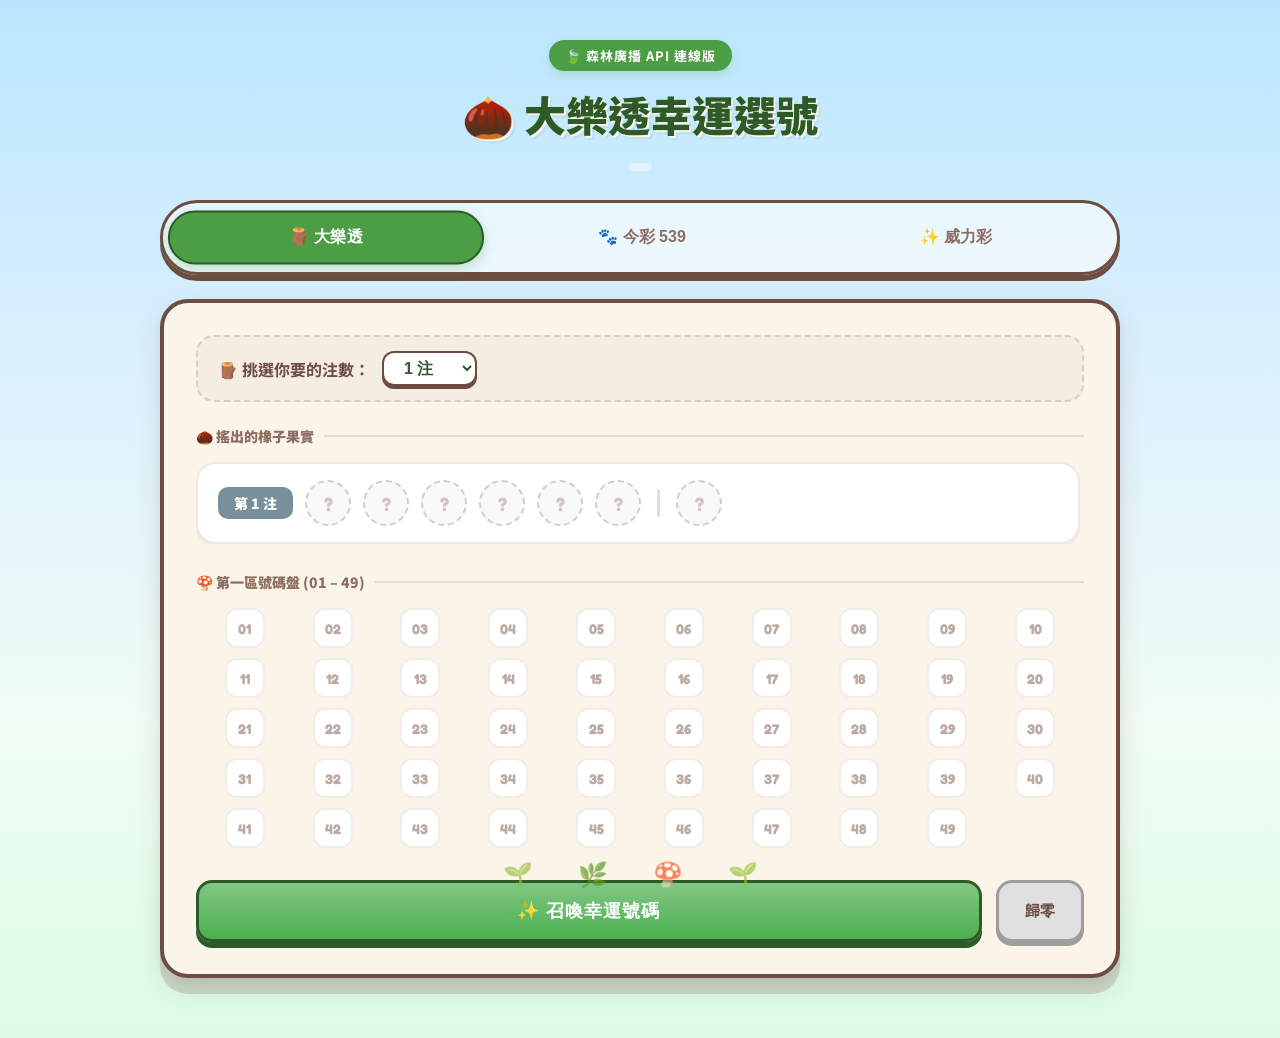
==== commit d5d0d067: "Add files via upload" ====
--- a/index.html
+++ b/index.html
@@ -5,7 +5,7 @@
 <meta name="viewport" content="width=device-width, initial-scale=1.0">
 <title>橡子森林 — 幸運搖號機</title>
 <style>
-  @import url('https://fonts.googleapis.com/css2?family=Fredoka+One&family=Noto+Sans+TC:wght@500;700;900&display=swap');
+  @import url('https://fonts.googleapis.com/css2?family=Fredoka+One&family=Noto+Sans+TC:wght=500;700;900&display=swap');
 
   *, *::before, *::after { box-sizing: border-box; margin: 0; padding: 0; }
 
@@ -33,7 +33,6 @@
     flex-direction: column;
     align-items: center;
     padding: 40px 20px 60px;
-    /* 仿草地與晴空漸層，並帶有童話感 */
     background-image: 
       linear-gradient(to bottom, #bae6fd 0%, #e0f2fe 40%, #f0fdf4 70%, #dcfce7 100%);
     position: relative;
@@ -71,7 +70,7 @@
     box-shadow: 0 4px 10px rgba(76, 158, 69, 0.2);
   }
   h1 {
-    font-size: clamp(32px, 6vw, 48px);
+    font-size: clamp(32px, 6vw, 42px);
     font-weight: 900;
     color: var(--forest-dark);
     text-shadow: 2px 2px 0px var(--wood-light), 4px 4px 0px rgba(0,0,0,0.05);
@@ -91,23 +90,22 @@
     display: inline-block;
   }
 
-  /* ── Mode Tabs (遊戲選單切換風) ── */
+  /* ── Mode Tabs (寬度同步放大至 960px) ── */
   .tabs {
     display: flex;
-    gap: 12px;
+    gap: 8px;
     margin-bottom: 24px;
-    background: rgba(109, 76, 6 brown, 0.05);
     background-color: rgba(255, 255, 255, 0.6);
     padding: 8px;
     border-radius: 40px;
     border: 3px solid var(--wood-dark);
     width: 100%;
-    max-width: 680px;
+    max-width: 960px; /* 從 680px 擴展至 960px */
     box-shadow: 0 6px 0px var(--wood-dark);
   }
   .tab-btn {
     flex: 1;
-    padding: 12px 16px;
+    padding: 14px 8px;
     border: none;
     background: transparent;
     color: #8d6e63;
@@ -121,24 +119,24 @@
   .tab-btn.active {
     background: var(--forest-leaf);
     color: white;
-    transform: scale(1.05);
+    transform: scale(1.02);
     border: 2px solid var(--forest-dark);
     box-shadow: 0 4px 12px rgba(76,158,69,0.3);
   }
 
-  /* ── Ticket card (橡木手繪佈告欄) ── */
+  /* ── Ticket card (主卡片同步擴展至 960px) ── */
   .ticket {
     background: var(--wood-light);
     border: 4px solid var(--wood-dark);
     border-radius: 28px;
-    padding: 28px;
+    padding: 32px;
     width: 100%;
-    max-width: 680px;
+    max-width: 960px; /* 從 680px 擴展至 960px */
     box-shadow: 0 16px 0px rgba(109,76,65,0.2), var(--card-shadow);
     position: relative;
   }
 
-  /* ── 控制面板 (RPG遊戲選項風格) ── */
+  /* ── 控制面板 ── */
   .control-panel {
     display: flex;
     align-items: center;
@@ -150,7 +148,7 @@
     border: 2px dashed rgba(109, 76, 65, 0.2);
   }
   .control-panel label {
-    font-size: 15px;
+    font-size: 16px;
     color: var(--wood-dark);
     font-weight: 700;
   }
@@ -168,7 +166,7 @@
   }
 
   .section-label {
-    font-size: 13px;
+    font-size: 14px;
     font-weight: 900;
     color: #8d6e63;
     margin-bottom: 16px;
@@ -201,24 +199,24 @@
     gap: 12px;
     flex-wrap: wrap;
     background: white;
-    padding: 14px 18px;
+    padding: 16px 20px;
     border-radius: 20px;
     border: 2px solid rgba(109, 76, 65, 0.12);
     box-shadow: 0 4px 0px rgba(109, 76, 65, 0.05);
   }
 
   .group-tag {
-    font-size: 13px;
+    font-size: 14px;
     font-weight: 900;
     color: white;
     background: var(--totoro-grey);
-    padding: 6px 12px;
+    padding: 6px 14px;
     border-radius: 10px;
-    min-width: 65px;
+    min-width: 75px;
     text-align: center;
   }
 
-  /* ── 療癒感圓潤號碼球 ── */
+  /* ── 號碼球大小微調 ── */
   .ball {
     width: 46px;
     height: 46px;
@@ -227,26 +225,23 @@
     align-items: center;
     justify-content: center;
     font-family: 'Fredoka One', 'Noto Sans TC', sans-serif;
-    font-size: 18px;
+    font-size: 19px;
     font-weight: 700;
     flex-shrink: 0;
     position: relative;
     border: 2px solid var(--wood-dark);
   }
 
-  /* 金黃色球 - 溫暖色調像發光的果實 */
   .ball.gold {
     background: radial-gradient(circle at 35% 30%, #fffde7, #ffca28 60%, #ffa000);
     color: var(--wood-dark);
     box-shadow: var(--ball-shadow);
   }
-  /* 紅色球 - 特別號改為成熟的紅漿果 */
   .ball.red {
     background: radial-gradient(circle at 35% 30%, #ffeff0, #ef5350 60%, #b71c1c);
     color: white;
     box-shadow: var(--ball-shadow);
   }
-  /* 空白球 - 手繪虛線小松果造型感 */
   .ball.empty {
     background: rgba(109, 76, 65, 0.03);
     border: 2px dashed rgba(109, 76, 65, 0.25);
@@ -266,25 +261,26 @@
     height: 28px;
     background: rgba(109, 76, 65, 0.2);
     border-radius: 2px;
-    margin: 0 2px;
-  }
-
-  /* ── 號碼分佈格子（落葉泥土感盤面） ── */
+    margin: 0 4px;
+  }
+
+  /* ── 號碼分佈格子 (更改為每行 10 個球，更寬敞整齊) ── */
   .grid {
     display: grid;
-    grid-template-columns: repeat(7, 1fr);
-    gap: 8px;
+    grid-template-columns: repeat(10, 1fr); /* 從原本的 7 改為 10 */
+    gap: 10px;
     margin-bottom: 32px;
+    padding: 0 10px;
   }
   .grid-num {
-    width: 36px;
-    height: 36px;
-    border-radius: 10px; /* 溫和的圓角方形 */
+    width: 40px;
+    height: 40px;
+    border-radius: 12px;
     display: flex;
     align-items: center;
     justify-content: center;
     font-family: 'Fredoka One', sans-serif;
-    font-size: 13px;
+    font-size: 14px;
     font-weight: 700;
     background: white;
     color: #bcaaa4;
@@ -307,7 +303,7 @@
     box-shadow: 0 4px 8px rgba(229,57,53,0.3);
   }
 
-  /* ── 遊戲動作按鈕 (木牌壓印風) ── */
+  /* ── 動作按鈕 ── */
   .actions { display: flex; gap: 14px; }
   .btn-primary {
     flex: 1;
@@ -340,7 +336,7 @@
     transform: none !important;
   }
   .btn-secondary {
-    padding: 16px 22px;
+    padding: 16px 26px;
     background: #e0e0e0;
     color: var(--wood-dark);
     font-weight: 700;
@@ -360,24 +356,26 @@
 
 <header>
   <div class="badge">🍃 森林廣播 API 連線版</div>
-  <h1 id="mainTitle">🌰 威力彩多組選號</h1>
-  <p class="subtitle" id="subTitle">呼叫 /superlotto 獲取多組幸運號碼</p>
+  <h1 id="mainTitle">🌰 大樂透幸運選號</h1>
+  <p class="subtitle" id="subTitle"></p>
 </header>
 
 <div class="tabs">
-  <button class="tab-btn active" id="tab-superlotto" onclick="switchMode('superlotto')">🪵 威力彩模式</button>
-  <button class="tab-btn" id="tab-539" onclick="switchMode('539')">🐾 今彩 539 模式</button>
+  <button class="tab-btn active" id="tab-superlotto" onclick="switchMode('superlotto')">🪵 大樂透</button>
+  <button class="tab-btn" id="tab-539" onclick="switchMode('539')">🐾 今彩 539</button>
+  <button class="tab-btn" id="tab-powerlotto" onclick="switchMode('powerlotto')">✨ 威力彩</button>
 </div>
 
 <div class="ticket">
   <div class="control-panel" id="controlPanel">
     <label for="countSelect">🪵 挑選你要的注數：</label>
     <select id="countSelect" onchange="reset()">
-      <option value="1">1 注袋</option>
-      <option value="2">2 注袋</option>
-      <option value="3" selected>3 注袋</option>
-      <option value="5">5 注袋</option>
-      <option value="10">10 注袋</option>
+      <option value="1" selected>1 注</option>
+      <option value="2">2 注</option>
+      <option value="3">3 注</option>
+	  <option value="4">4 注</option>
+      <option value="5">5 注</option>
+      <option value="10">10 注</option>
     </select>
   </div>
 
@@ -395,23 +393,34 @@
 </div>
 
 <script>
-  // 保持你原本完美的 API 核心連動邏輯不變
+  // 核心模式配置：設定專屬 Render API 連線
   const modeConfigs = {
     superlotto: {
-      title: '🌰 威力彩幸運選號',
-      subtitle: '呼叫 /superlotto 獲取多組幸運號碼',
+      title: '🌰 大樂透幸運選號',
+      subtitle: '',
       gridTotal: 49,
       mainPick: 6,
       hasSpecial: true,
+      maxSpecialNum: 49,
       apiTemplate: (count) => `https://ai-lotto-api.onrender.com/api/v1/lottery/superlotto?count=${count}`
     },
     '539': {
       title: '🐾 今彩 539 森林選號',
-      subtitle: '呼叫 /539/super 獲取多組 539 幸運號碼',
+      subtitle: '',
       gridTotal: 39,
       mainPick: 5,
       hasSpecial: false,
+      maxSpecialNum: 0,
       apiTemplate: (count) => `https://ai-lotto-api.onrender.com/api/v1/lottery/539/super?count=${count}`
+    },
+    powerlotto: {
+      title: '✨ 威力彩雷霆選號',
+      subtitle: '',
+      gridTotal: 38,       // 第一區 01 ~ 38
+      mainPick: 6,         // 第一區選 6 個
+      hasSpecial: true,    // 有第二區特別號
+      maxSpecialNum: 8,    // 第二區 01 ~ 08
+      apiTemplate: (count) => `https://ai-lotto-api.onrender.com/api/v1/lottery/powerlotto/super?count=${count}`
     }
   };
 
@@ -422,7 +431,7 @@
     grid.innerHTML = '';
     const config = modeConfigs[currentMode];
     
-    document.getElementById('gridLabel').textContent = `🍄 號碼落葉盤 (01 – ${config.gridTotal})`;
+    document.getElementById('gridLabel').textContent = `🍄 第一區號碼盤 (01 – ${config.gridTotal})`;
 
     for (let i = 1; i <= config.gridTotal; i++) {
       const el = document.createElement('div');
@@ -439,6 +448,7 @@
     
     document.getElementById('tab-superlotto').className = mode === 'superlotto' ? 'tab-btn active' : 'tab-btn';
     document.getElementById('tab-539').className = mode === '539' ? 'tab-btn active' : 'tab-btn';
+    document.getElementById('tab-powerlotto').className = mode === 'powerlotto' ? 'tab-btn active' : 'tab-btn';
     
     const config = modeConfigs[mode];
     document.getElementById('mainTitle').textContent = config.title;
@@ -476,7 +486,7 @@
     const genGroup = () => {
       let pool = Array.from({length: config.gridTotal}, (_, i) => i + 1).sort(() => Math.random() - 0.5);
       let main = pool.slice(0, config.mainPick).sort((a,b) => a - b);
-      let special = config.hasSpecial ? Math.floor(Math.random() * config.gridTotal) + 1 : null;
+      let special = config.hasSpecial ? Math.floor(Math.random() * config.maxSpecialNum) + 1 : null;
       return { numbers: main, special: special };
     };
     let groups = [];
@@ -526,15 +536,19 @@
         let spins = 0;
         await new Promise(resolve => {
           const interval = setInterval(() => {
-            ballEl.textContent = String(Math.floor(Math.random() * config.gridTotal) + 1).padStart(2, '0');
+            const maxRoll = isSpecial ? config.maxSpecialNum : config.gridTotal;
+            ballEl.textContent = String(Math.floor(Math.random() * maxRoll) + 1).padStart(2, '0');
             spins++;
+            
             if (spins >= 5) {
               clearInterval(interval);
               ballEl.textContent = String(finalNum).padStart(2, '0');
               ballEl.className = `ball ${isSpecial ? 'red' : 'gold'} popping`;
               
-              const gPanel = document.getElementById('g' + finalNum);
-              if (gPanel) gPanel.className = `grid-num ${isSpecial ? 'picked-red' : 'picked-gold'}`;
+              if (!isSpecial || currentMode !== 'powerlotto') {
+                const gPanel = document.getElementById('g' + finalNum);
+                if (gPanel) gPanel.className = `grid-num ${isSpecial ? 'picked-red' : 'picked-gold'}`;
+              }
               
               resolve();
             }
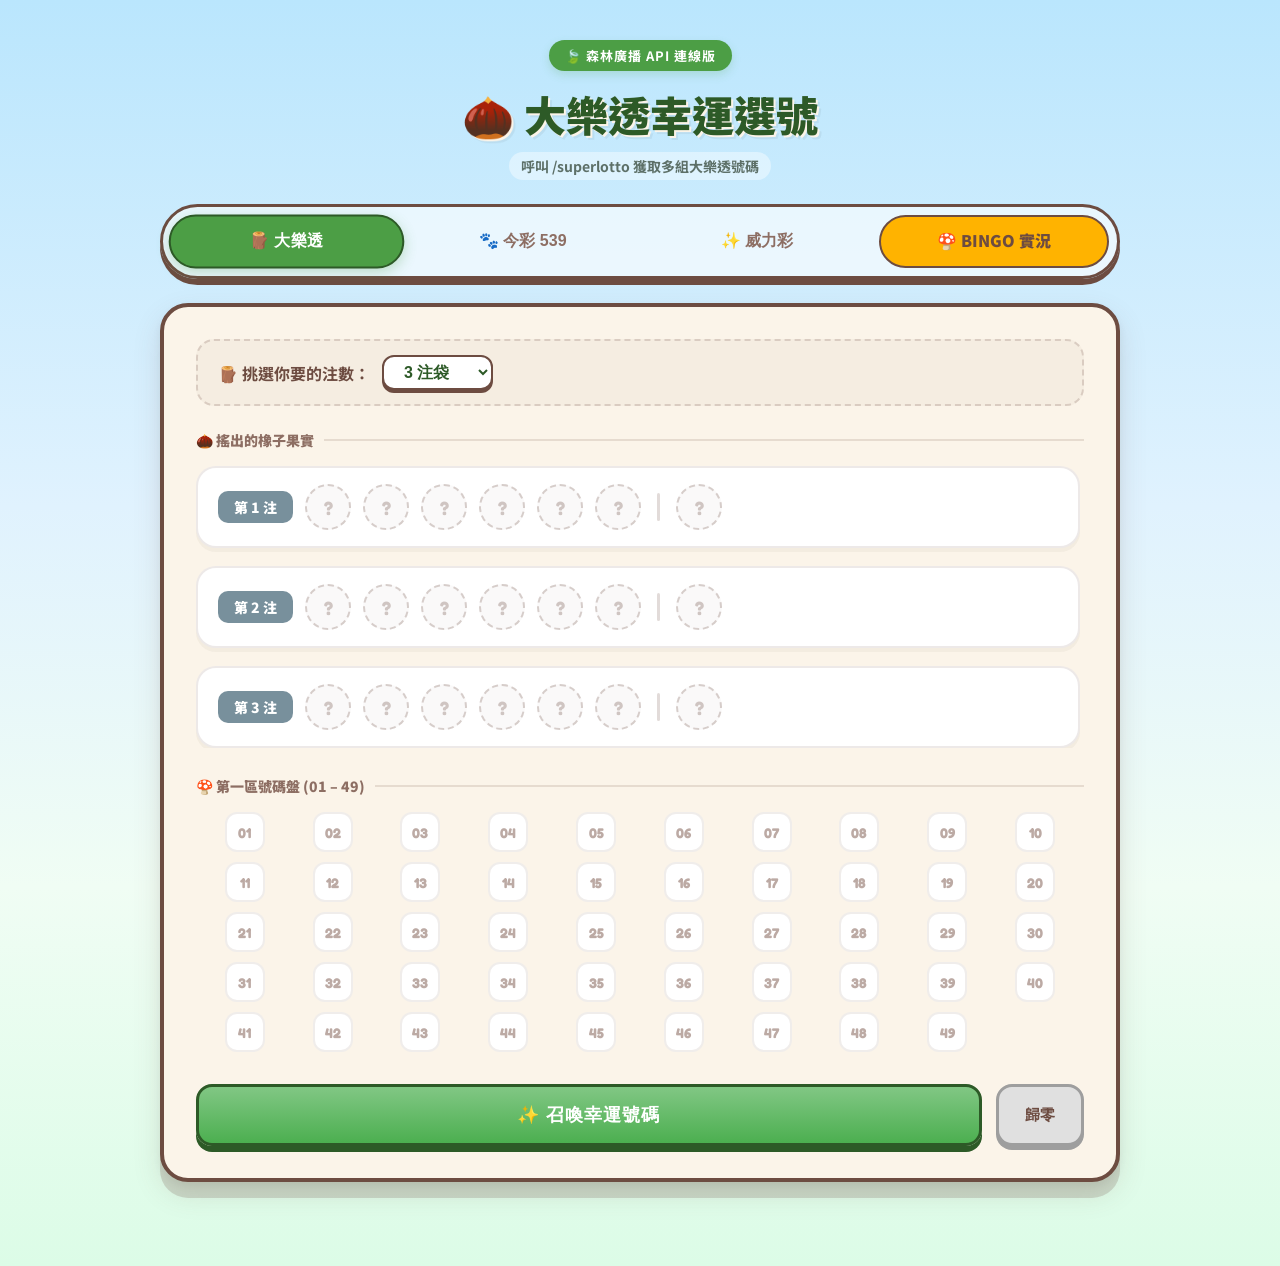
==== commit 7318619b: "Add files via upload" ====
--- a/index.html
+++ b/index.html
@@ -10,15 +10,14 @@
   *, *::before, *::after { box-sizing: border-box; margin: 0; padding: 0; }
 
   :root {
-    /* 吉卜力森林系遊戲配色 */
-    --bg-sky:      #e0f2fe; /* 晴空藍 */
-    --forest-dark: #2d5a27; /* 茂密森林綠 */
-    --forest-leaf: #4c9e45; /* 嫩葉綠 */
-    --wood-light:  #fbf4e9; /* 溫馨牛皮紙白 */
-    --wood-dark:   #6d4c41; /* 橡木棕 */
-    --acorn-gold:  #ffb300; /* 橡子金黃 */
-    --totoro-grey: #78909c; /* 龍貓毛色灰 */
-    --berry-red:   #e53935; /* 森林覆盆莓紅 */
+    --bg-sky:      #e0f2fe; 
+    --forest-dark: #2d5a27; 
+    --forest-leaf: #4c9e45; 
+    --wood-light:  #fbf4e9; 
+    --wood-dark:   #6d4c41; 
+    --acorn-gold:  #ffb300; 
+    --totoro-grey: #78909c; 
+    --berry-red:   #e53935; 
     
     --card-shadow: 0 12px 28px rgba(109, 76, 65, 0.15), 0 4px 8px rgba(0,0,0,0.05);
     --ball-shadow: 0 6px 12px rgba(109, 76, 65, 0.3);
@@ -33,24 +32,11 @@
     flex-direction: column;
     align-items: center;
     padding: 40px 20px 60px;
-    background-image: 
-      linear-gradient(to bottom, #bae6fd 0%, #e0f2fe 40%, #f0fdf4 70%, #dcfce7 100%);
+    background-image: linear-gradient(to bottom, #bae6fd 0%, #e0f2fe 40%, #f0fdf4 70%, #dcfce7 100%);
     position: relative;
     overflow-x: hidden;
   }
 
-  /* 仿手繪小草裝飾 */
-  body::after {
-    content: "🌱 🌿 🍄 🌱";
-    position: fixed;
-    bottom: 10px;
-    font-size: 24px;
-    opacity: 0.7;
-    letter-spacing: 20px;
-    pointer-events: none;
-  }
-
-  /* ── Header ── */
   header {
     text-align: center;
     margin-bottom: 24px;
@@ -90,7 +76,6 @@
     display: inline-block;
   }
 
-  /* ── Mode Tabs (寬度同步放大至 960px) ── */
   .tabs {
     display: flex;
     gap: 8px;
@@ -100,7 +85,7 @@
     border-radius: 40px;
     border: 3px solid var(--wood-dark);
     width: 100%;
-    max-width: 960px; /* 從 680px 擴展至 960px */
+    max-width: 960px;
     box-shadow: 0 6px 0px var(--wood-dark);
   }
   .tab-btn {
@@ -124,19 +109,18 @@
     box-shadow: 0 4px 12px rgba(76,158,69,0.3);
   }
 
-  /* ── Ticket card (主卡片同步擴展至 960px) ── */
   .ticket {
     background: var(--wood-light);
     border: 4px solid var(--wood-dark);
     border-radius: 28px;
     padding: 32px;
     width: 100%;
-    max-width: 960px; /* 從 680px 擴展至 960px */
+    max-width: 960px;
     box-shadow: 0 16px 0px rgba(109,76,65,0.2), var(--card-shadow);
     position: relative;
-  }
-
-  /* ── 控制面板 ── */
+    margin-bottom: 24px;
+  }
+
   .control-panel {
     display: flex;
     align-items: center;
@@ -173,7 +157,6 @@
     display: flex;
     align-items: center;
     gap: 10px;
-    text-transform: uppercase;
   }
   .section-label::after {
     content: '';
@@ -182,7 +165,6 @@
     background: rgba(109, 76, 65, 0.15);
   }
 
-  /* ── 號碼球容器 ── */
   .groups-container {
     display: flex;
     flex-direction: column;
@@ -216,7 +198,6 @@
     text-align: center;
   }
 
-  /* ── 號碼球大小微調 ── */
   .ball {
     width: 46px;
     height: 46px;
@@ -264,10 +245,9 @@
     margin: 0 4px;
   }
 
-  /* ── 號碼分佈格子 (更改為每行 10 個球，更寬敞整齊) ── */
   .grid {
     display: grid;
-    grid-template-columns: repeat(10, 1fr); /* 從原本的 7 改為 10 */
+    grid-template-columns: repeat(10, 1fr);
     gap: 10px;
     margin-bottom: 32px;
     padding: 0 10px;
@@ -303,7 +283,6 @@
     box-shadow: 0 4px 8px rgba(229,57,53,0.3);
   }
 
-  /* ── 動作按鈕 ── */
   .actions { display: flex; gap: 14px; }
   .btn-primary {
     flex: 1;
@@ -319,37 +298,18 @@
     box-shadow: 0 6px 0px var(--forest-dark);
     transition: all 0.1s;
   }
-  .btn-primary:hover {
-    transform: translateY(2px);
-    box-shadow: 0 4px 0px var(--forest-dark);
-  }
-  .btn-primary:active {
-    transform: translateY(6px);
-    box-shadow: 0 0px 0px var(--forest-dark);
-  }
+  .btn-primary:hover { transform: translateY(2px); box-shadow: 0 4px 0px var(--forest-dark); }
+  .btn-primary:active { transform: translateY(6px); box-shadow: 0 0px 0px var(--forest-dark); }
   .btn-primary:disabled {
-    background: #cfd8dc;
-    border-color: #90a4ae;
-    color: #78909c;
-    box-shadow: 0 4px 0px #90a4ae;
-    cursor: not-allowed;
-    transform: none !important;
+    background: #cfd8dc; border-color: #90a4ae; color: #78909c;
+    box-shadow: 0 4px 0px #90a4ae; cursor: not-allowed; transform: none !important;
   }
   .btn-secondary {
-    padding: 16px 26px;
-    background: #e0e0e0;
-    color: var(--wood-dark);
-    font-weight: 700;
-    font-size: 15px;
-    border: 3px solid #9e9e9e;
-    border-radius: 16px;
-    box-shadow: 0 4px 0px #9e9e9e;
-    cursor: pointer;
-  }
-  .btn-secondary:active {
-    transform: translateY(4px);
-    box-shadow: 0 0px 0px #9e9e9e;
-  }
+    padding: 16px 26px; background: #e0e0e0; color: var(--wood-dark);
+    font-weight: 700; font-size: 15px; border: 3px solid #9e9e9e;
+    border-radius: 16px; box-shadow: 0 4px 0px #9e9e9e; cursor: pointer;
+  }
+  .btn-secondary:active { transform: translateY(4px); box-shadow: 0 0px 0px #9e9e9e; }
 </style>
 </head>
 <body>
@@ -357,30 +317,30 @@
 <header>
   <div class="badge">🍃 森林廣播 API 連線版</div>
   <h1 id="mainTitle">🌰 大樂透幸運選號</h1>
-  <p class="subtitle" id="subTitle"></p>
+  <p class="subtitle" id="subTitle">呼叫 /superlotto 獲取多組大樂透號碼</p>
 </header>
 
 <div class="tabs">
   <button class="tab-btn active" id="tab-superlotto" onclick="switchMode('superlotto')">🪵 大樂透</button>
   <button class="tab-btn" id="tab-539" onclick="switchMode('539')">🐾 今彩 539</button>
   <button class="tab-btn" id="tab-powerlotto" onclick="switchMode('powerlotto')">✨ 威力彩</button>
+  
+  <a href="./bingo.html" class="tab-btn" style="text-decoration: none; text-align: center; background: var(--acorn-gold); color: var(--wood-dark); border: 2px solid var(--wood-dark); line-height: 1.2;">🍄 BINGO 實況</a>
 </div>
 
 <div class="ticket">
   <div class="control-panel" id="controlPanel">
     <label for="countSelect">🪵 挑選你要的注數：</label>
     <select id="countSelect" onchange="reset()">
-      <option value="1" selected>1 注</option>
-      <option value="2">2 注</option>
-      <option value="3">3 注</option>
-	  <option value="4">4 注</option>
-      <option value="5">5 注</option>
-      <option value="10">10 注</option>
+      <option value="1">1 注袋</option>
+      <option value="2">2 注袋</option>
+      <option value="3" selected>3 注袋</option>
+      <option value="5">5 注袋</option>
+      <option value="10">10 注袋</option>
     </select>
   </div>
 
   <div class="section-label" id="panelLabel">🌰 搖出的橡子果實</div>
-  
   <div class="groups-container" id="groupsContainer"></div>
 
   <div class="section-label" id="gridLabel">🍄 號碼落葉盤</div>
@@ -393,34 +353,33 @@
 </div>
 
 <script>
-  // 核心模式配置：設定專屬 Render API 連線
   const modeConfigs = {
     superlotto: {
       title: '🌰 大樂透幸運選號',
-      subtitle: '',
+      subtitle: '呼叫 /superlotto 獲取多組大樂透號碼',
       gridTotal: 49,
       mainPick: 6,
       hasSpecial: true,
       maxSpecialNum: 49,
-      apiTemplate: (count) => `https://ai-lotto-api.onrender.com/api/v1/lottery/superlotto?count=${count}`
+      apiTemplate: (count) => `http://127.0.0.1:8000/api/v1/lottery/superlotto?count=${count}`
     },
     '539': {
       title: '🐾 今彩 539 森林選號',
-      subtitle: '',
+      subtitle: '呼叫 /539/super 獲取多組 539 幸運號碼',
       gridTotal: 39,
       mainPick: 5,
       hasSpecial: false,
       maxSpecialNum: 0,
-      apiTemplate: (count) => `https://ai-lotto-api.onrender.com/api/v1/lottery/539/super?count=${count}`
+      apiTemplate: (count) => `http://127.0.0.1:8000/api/v1/lottery/539/super?count=${count}`
     },
     powerlotto: {
       title: '✨ 威力彩雷霆選號',
-      subtitle: '',
-      gridTotal: 38,       // 第一區 01 ~ 38
-      mainPick: 6,         // 第一區選 6 個
-      hasSpecial: true,    // 有第二區特別號
-      maxSpecialNum: 8,    // 第二區 01 ~ 08
-      apiTemplate: (count) => `https://ai-lotto-api.onrender.com/api/v1/lottery/powerlotto/super?count=${count}`
+      subtitle: '呼叫 /powerlotto/super 獲取多組威力彩號碼',
+      gridTotal: 38,       
+      mainPick: 6,         
+      hasSpecial: true,    
+      maxSpecialNum: 8,    
+      apiTemplate: (count) => `http://127.0.0.1:8000/api/v1/lottery/powerlotto/super?count=${count}`
     }
   };
 
@@ -454,6 +413,7 @@
     document.getElementById('mainTitle').textContent = config.title;
     document.getElementById('subTitle').textContent = config.subtitle;
     
+    clearGrid();
     reset();
   }
 
@@ -571,6 +531,7 @@
   function reset() {
     buildGrid();
     initEmptyRows();
+    /* ❌ 已將錯誤的 checkApiHealth(); 移除 */
   }
 
   window.onload = function() {
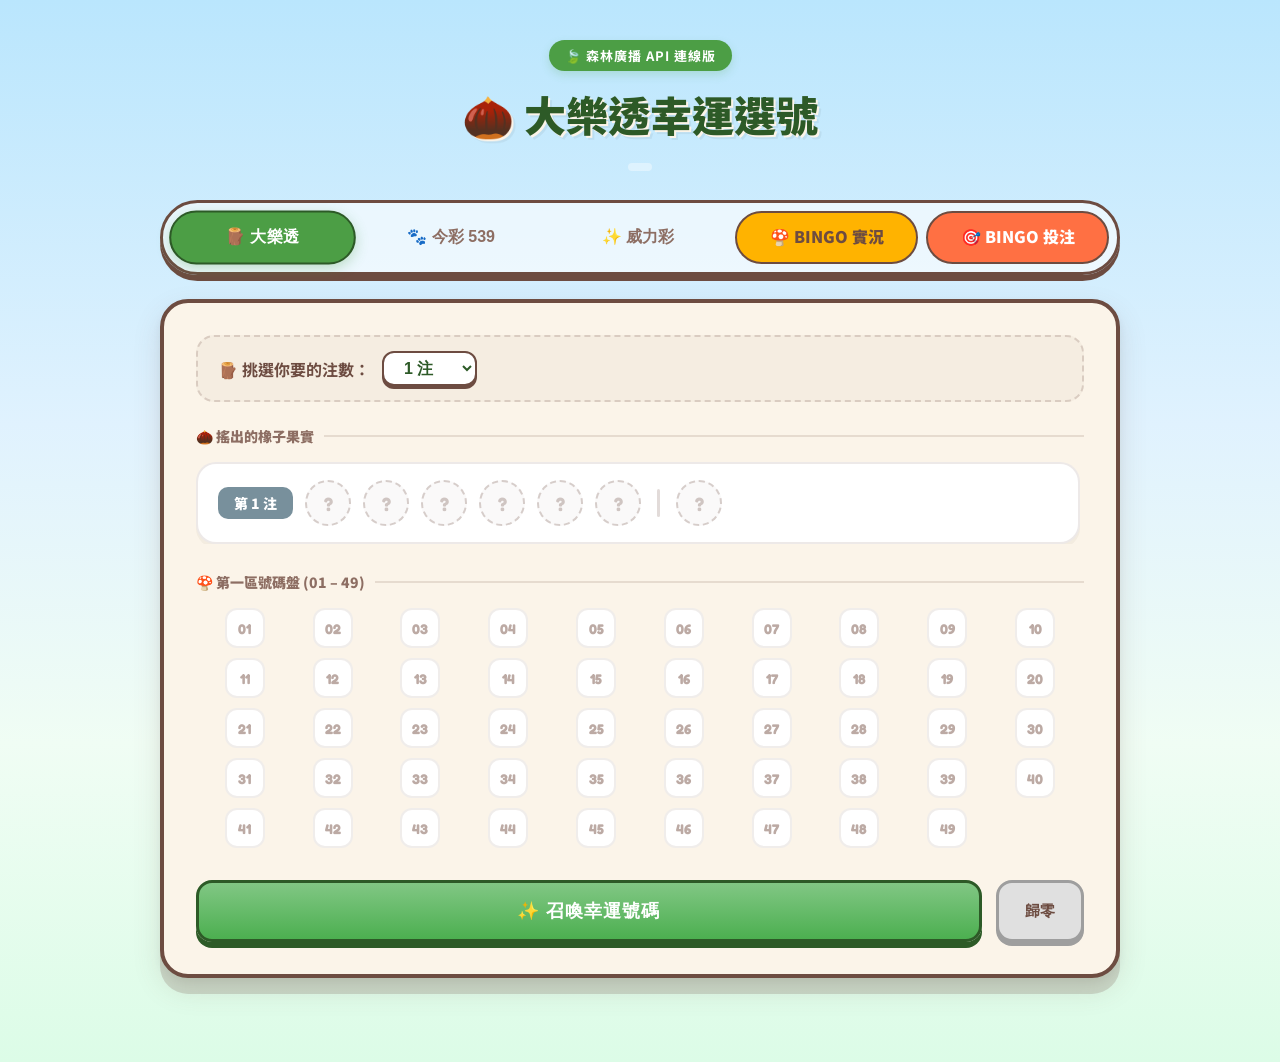
==== commit 67f4b4ae: "Add files via upload" ====
--- a/index.html
+++ b/index.html
@@ -317,7 +317,7 @@
 <header>
   <div class="badge">🍃 森林廣播 API 連線版</div>
   <h1 id="mainTitle">🌰 大樂透幸運選號</h1>
-  <p class="subtitle" id="subTitle">呼叫 /superlotto 獲取多組大樂透號碼</p>
+  <p class="subtitle" id="subTitle"></p>
 </header>
 
 <div class="tabs">
@@ -326,17 +326,20 @@
   <button class="tab-btn" id="tab-powerlotto" onclick="switchMode('powerlotto')">✨ 威力彩</button>
   
   <a href="./bingo.html" class="tab-btn" style="text-decoration: none; text-align: center; background: var(--acorn-gold); color: var(--wood-dark); border: 2px solid var(--wood-dark); line-height: 1.2;">🍄 BINGO 實況</a>
+
+  <a href="./bingo_bet.html" class="tab-btn" style="text-decoration: none; text-align: center; background: #ff7043; color: white; border: 2px solid var(--wood-dark); line-height: 1.2;">🎯 BINGO 投注</a>
 </div>
 
 <div class="ticket">
   <div class="control-panel" id="controlPanel">
     <label for="countSelect">🪵 挑選你要的注數：</label>
     <select id="countSelect" onchange="reset()">
-      <option value="1">1 注袋</option>
-      <option value="2">2 注袋</option>
-      <option value="3" selected>3 注袋</option>
-      <option value="5">5 注袋</option>
-      <option value="10">10 注袋</option>
+      <option value="1" selected>1 注</option>
+      <option value="2">2 注</option>
+      <option value="3">3 注</option>
+	  <option value="4">4 注</option>
+      <option value="5">5 注</option>
+      <option value="10">10 注</option>
     </select>
   </div>
 
@@ -356,7 +359,7 @@
   const modeConfigs = {
     superlotto: {
       title: '🌰 大樂透幸運選號',
-      subtitle: '呼叫 /superlotto 獲取多組大樂透號碼',
+      subtitle: '',
       gridTotal: 49,
       mainPick: 6,
       hasSpecial: true,
@@ -365,7 +368,7 @@
     },
     '539': {
       title: '🐾 今彩 539 森林選號',
-      subtitle: '呼叫 /539/super 獲取多組 539 幸運號碼',
+      subtitle: '',
       gridTotal: 39,
       mainPick: 5,
       hasSpecial: false,
@@ -374,7 +377,7 @@
     },
     powerlotto: {
       title: '✨ 威力彩雷霆選號',
-      subtitle: '呼叫 /powerlotto/super 獲取多組威力彩號碼',
+      subtitle: '',
       gridTotal: 38,       
       mainPick: 6,         
       hasSpecial: true,    
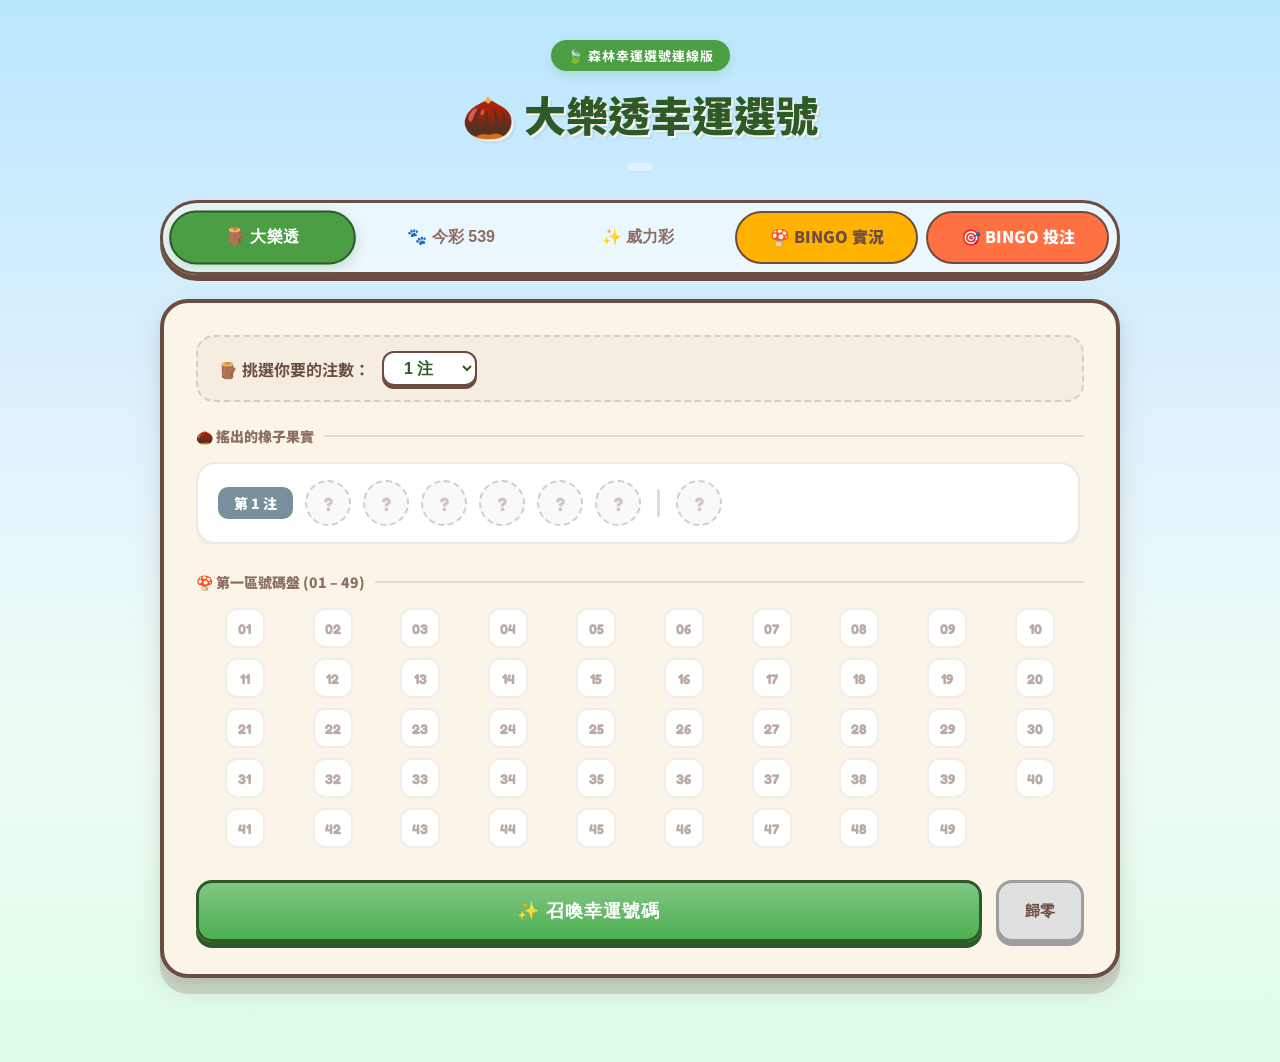
==== commit 72df8959: "Add files via upload" ====
--- a/index.html
+++ b/index.html
@@ -315,7 +315,7 @@
 <body>
 
 <header>
-  <div class="badge">🍃 森林廣播 API 連線版</div>
+  <div class="badge">🍃 森林幸運選號連線版</div>
   <h1 id="mainTitle">🌰 大樂透幸運選號</h1>
   <p class="subtitle" id="subTitle"></p>
 </header>
